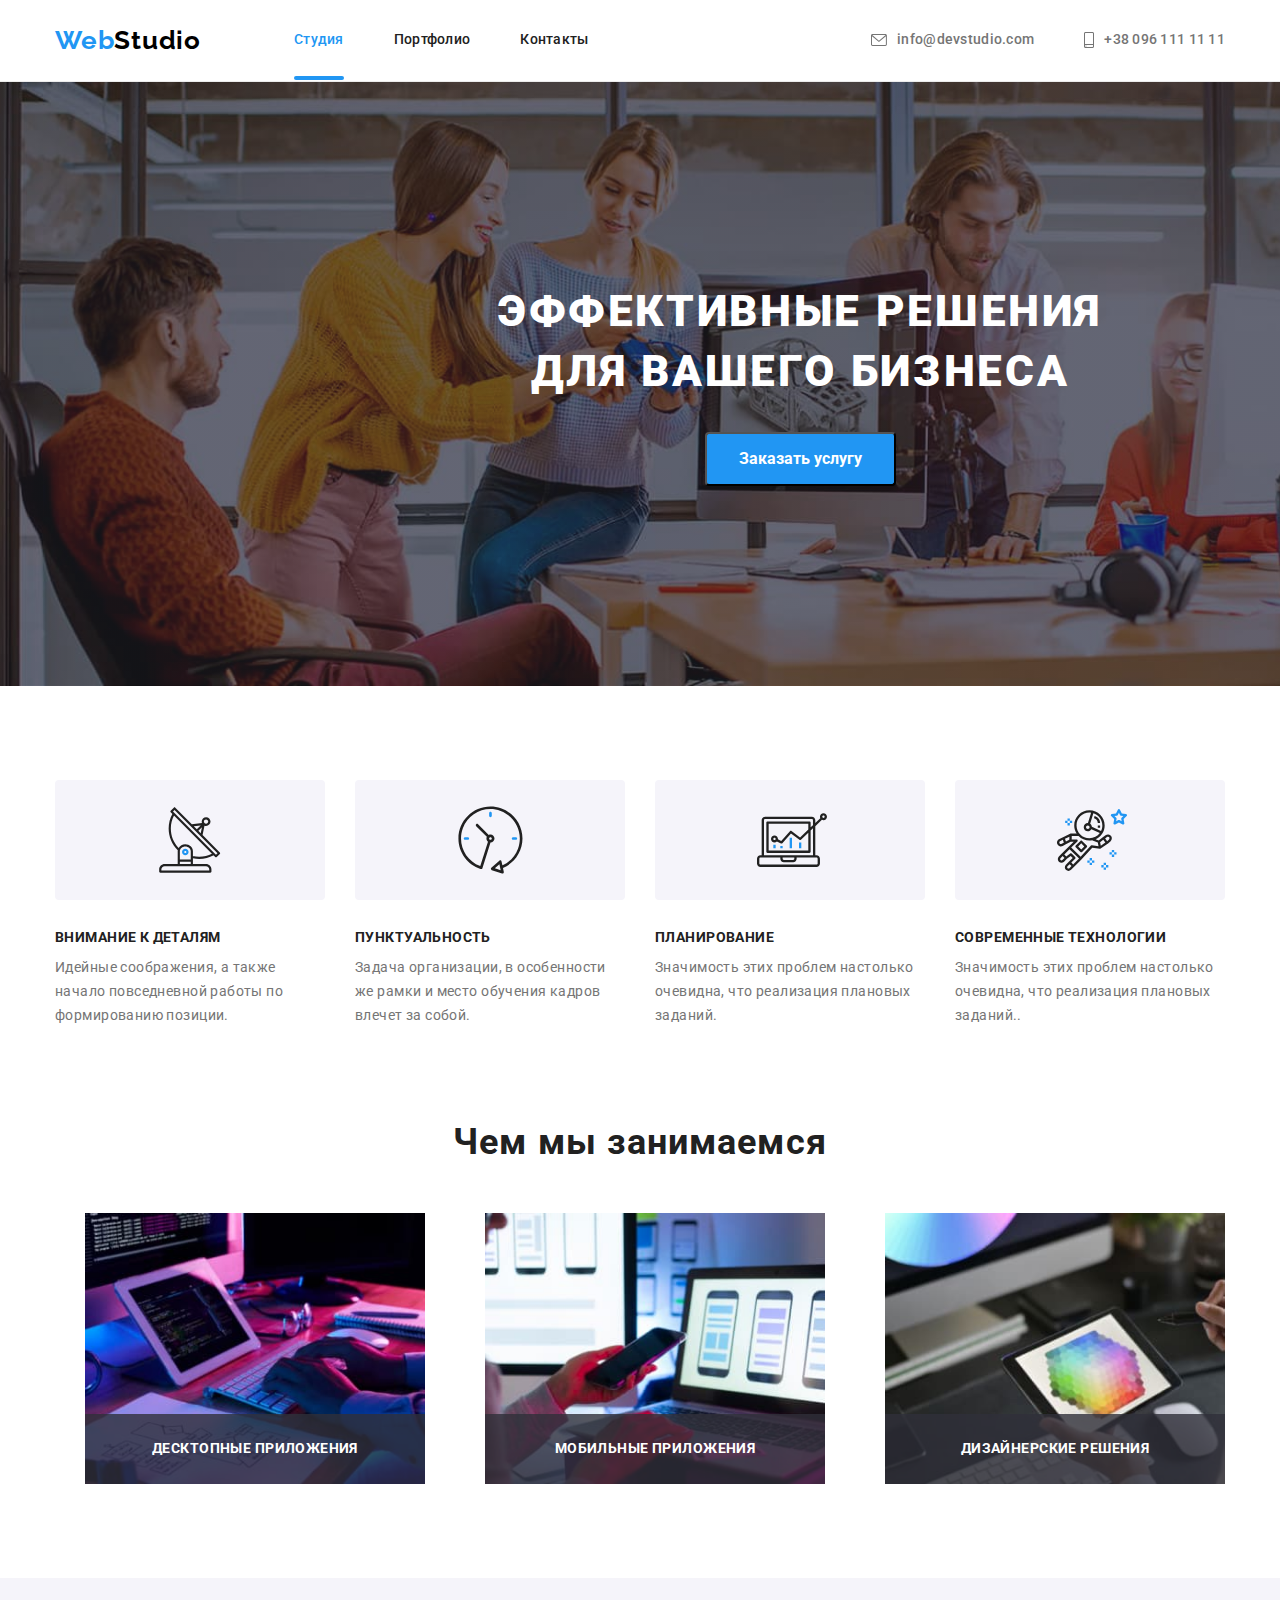
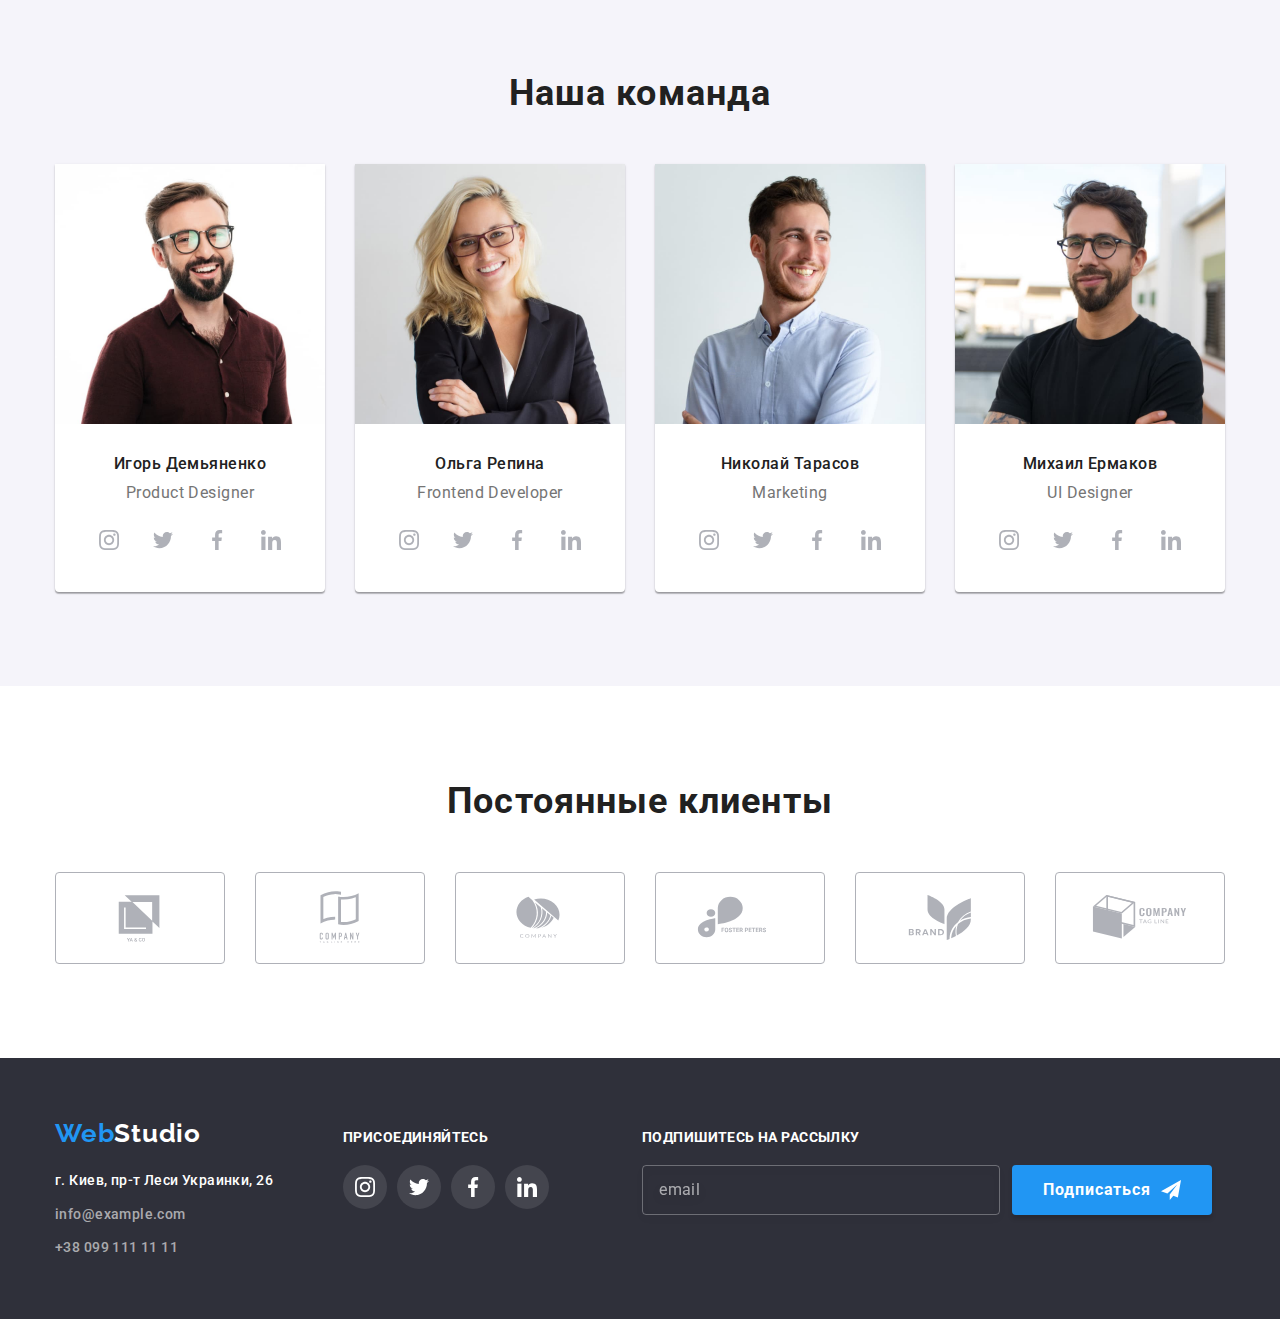
==== index.html @ 9760b13b "1" ====
<!DOCTYPE html>
<html lang="ru">
<head>
    <meta charset="UTF-8">
    <meta http-equiv="X-UA-Compatible" content="IE=edge">
    <meta name="viewport" content="width=device-width, initial-scale=1.0">
    <title>Document</title>
    <link rel="preconnect" href="https://fonts.googleapis.com">
    <link rel="preconnect" href="https://fonts.gstatic.com" crossorigin>
    <link href="https://fonts.googleapis.com/css2?family=Raleway:wght@700&family=Roboto:wght@400;500;700;900&display=swap" rel="stylesheet">
    <link rel="stylesheet" href="https://cdnjs.cloudflare.com/ajax/libs/modern-normalize/1.1.0/modern-normalize.min.css">
    <link rel="stylesheet" href="./css/style.css">
</head>
<body>
                            <!--Header-->
    <header class="header">
        <div class="container header-container">
        <nav class="nav">
                <a class="logo" lang="en" href="/">Web<span>Studio</span> </a>
            
                <ul class="nav-list">
                    <li class="nav-list-item">
                        <a class="nav-list-link current" href="">Студия</a>
                    </li>
                    <li class="nav-list-item" >
                        <a class="nav-list-link" href="./portfolio.html">Портфолио</a>
                    </li>
                    <li class="nav-list-item">
                        
                        <a class="nav-list-link" href="">Контакты</a>
                      </li>       
                 </ul>       
                   
                
                </nav>
                
                <ul class="nav-list-auth" lang="en">
            <li class="header-contacts">
               
                <a class="header-contacts" href="mailto:info@devstudio.com" >
                    <svg class="nav-icon" width="16" height="12">
                        <use  href="./images/symbol-defs.svg#icon-envelope-1" ></use>
                        </svg>info@devstudio.com</a> 
                           
                    </li>    
                    
            
            <li>
                <a class="header-contacts" href="tel:+380961111111">
                    <svg class="nav-icon-tell" width="10" height="16">
                        <use href="./images/symbol-defs.svg#icon-smartphone" ></use>
                    </svg>+38 096 111 11 11</a>
            </li>
          </ul>  
            </div>
        
        </header>
                         <!--Hero-->
     <main>                      
    <section class="hero">
        <h1 class="hero-title">Эффективные решения<br> для вашего бизнеса</h1>
        <button class="hero-button" type="button" data-modal-open>Заказать услугу</button>
        
    </section>
                            <!--Advantages-->
    <section class="advantages">
    <div class="container advanatges">
        <ul class="advantages-main">
            <li class="advantages-list">
                <div class="container-icons">
                    <svg class="advantage-icon" width="65.32" height="70">
                        <use href="./images/symbol-defs.svg#icon-antenna-1" ></use>
                    </svg>
                </div>
                <h3 class="advantages-item">Внимание к деталям</h3>
                <p class="advantages-text">
                    Идейные соображения, а также начало повседневной работы по формированию позиции.
                </p> 
            </li>
            <li class="advantages-list">
                <div class="container-icons">
                    <svg class="advantage-icon" width="66.96" height="70">
                        <use href="./images/symbol-defs.svg#icon-clock-1" ></use>
                    </svg>
                </div>
                <h3 class="advantages-item">Пунктуальность</h3>
                <p class="advantages-text">
                    Задача организации, в особенности же рамки и место обучения кадров влечет за собой.
                </p>
            </li>
            <li class="advantages-list">
                <div class="container-icons">
                    <svg class="advantage-icon" width="70" height="70">
                        <use href="./images/symbol-defs.svg#icon-diagram-1" ></use>
                    </svg>
                </div>
                <h3 class="advantages-item">Планирование</h3>
                <p class="advantages-text">
                    Значимость этих проблем настолько очевидна, что реализация плановых заданий.
                </p>
            </li>
            <li class="advantages-list">
                <div class="container-icons">
                    <svg class="advantage-icon" width="70" height="70">
                        <use href="./images/symbol-defs.svg#icon-astronaut-1" ></use>
                    </svg>
                </div>
                <h3 class="advantages-item">Современные технологии</h3>
                <p class="advantages-text">
                    Значимость этих проблем настолько очевидна, что реализация плановых заданий..
                </p>
            </li>
        </ul>
    </div>
    </section>
                            <!-- Specialization -->
    <section class="specialization">
        
        <div class="container"> 
            <h2 class="specialization-name">Чем мы занимаемся</h2>
        <ul class="specialization-art">
            
            <li class="specialization-list">
                <div class="item-monoblock">
                <img src="./images/img.jpg" alt="вводит код на клавиатуре" width="370" height="294">
            <p class="monoblock-text">Десктопные приложения</p>    
               </div>
               </li>
            
            <li class="specialization-list">
                <div class="item-monoblock">
                <img src="./images/img1.jpg" alt="синхронизирует с телефоном" width="370" height="294"> 
            <p class="monoblock-text">Мобильные приложения</p>
         </div>
       </li>
             <li class="specialization-list">
            <div class="item-monoblock">
            
                <img src="./images/img2.jpg" alt="стилизирует на планшете" width="370" height="294">
            <p class="monoblock-text">Дизайнерские решения</p>
            </div>
            </li>
        </ul>
        </div>
    </section>
    
    
              <!--Team-->
    <section class="team">
        
        <div class="container crew">
          <h2 class="team-title">Наша команда</h2>  
      <ul class="team-item">
         <li class="team-list">
             
                <img class="team-photo" src="./images/photo.jpg" alt="фото-1" width="270" height="260">
                <div class="container-team">
                    <h3 class="team-member">Игорь Демьяненко</h3>
                <p class="team-specific" lang="en">Product Designer</p>
                <ul class="social-list">
                    <li class="social-list-item">
                        <a class="social-link" href="">
                            <svg class="social-link-icon">
                                <use class="social-inst" href="./images/symbol-defs.svg#icon-instagram" width="20" height="20"> </use>

                               
                            </svg>
                        </a>
                    </li>
                
                
                    <li class="social-list-item">
                        <a class="social-link" href="">
                            <svg class="social-link-icon" width="20" height="20">
                                <use href="./images/symbol-defs.svg#icon-twitter"  > </use>
                
                
                            </svg>
                        </a>
                    </li>
                
                    <li class="social-list-item">
                        <a class="social-link" href="">
                            <svg class="social-link-icon" width="20" height="20">
                                <use href="./images/symbol-defs.svg#icon-facebook"  > </use>
                
                
                            </svg>
                        </a>
                    </li>
                
                    <li class="social-list-item">
                        <a class="social-link" href="">
                            <svg class="social-link-icon" width="20" height="20">
                                <use href="./images/symbol-defs.svg#icon-linkedin"  > </use>
                
                
                            </svg>
                        </a>
                    </li>
                </ul>
                </div>
         </li>       
          <li class="team-list">
             
                <img class="team-photo" src="./images/photo1.jpg" alt="фото-2" width="270" height="260">
                <div class="container-team">
                    <h3 class="team-member">Ольга Репина</h3>
                <p class="team-specific" lang="en">Frontend Developer</p>
                <ul class="social-list">
                    <li class="social-list-item">
                        <a class="social-link" href="">
                            <svg class="social-link-icon" width="20" height="20">
                                <use class="social-inst" href="./images/symbol-defs.svg#icon-instagram" > </use>
                
                
                            </svg>
                        </a>
                    </li>
                
                
                    <li class="social-list-item">
                        <a class="social-link" href="">
                            <svg class="social-link-icon" width="20" height="20">
                                <use href="./images/symbol-defs.svg#icon-twitter" > </use>
                
                
                            </svg>
                        </a>
                    </li>
                
                    <li class="social-list-item">
                        <a class="social-link" href="">
                            <svg class="social-link-icon" width="20" height="20">
                                <use href="./images/symbol-defs.svg#icon-facebook" > </use>
                
                
                            </svg>
                        </a>
                    </li>
                
                    <li class="social-list-item"> 
                        <a class="social-link" href="">
                            <svg class="social-link-icon" width="20" height="20">
                                <use href="./images/symbol-defs.svg#icon-linkedin" > </use>
                
                
                            </svg>
                        </a>
                    </li>
                </ul>
            </div>
          </li>
         <li class="team-list">
             
                <img class="team-photo" src="./images/photo2.jpg" alt="фото-3" width="270" height="260">
                <div class="container-team">
                  <h3 class="team-member">Николай Тарасов</h3>
                <p class="team-specific" lang="en">Marketing</p>  
                    <ul class="social-list">
                        <li class="social-list-item">
                            <a class="social-link" href="">
                                <svg class="social-link-icon" width="20" height="20">
                                    <use class="social-inst" href="./images/symbol-defs.svg#icon-instagram" > </use>
                    
                    
                                </svg>
                            </a>
                        </li>
                    
                    
                        <li class="social-list-item">
                            <a class="social-link" href="">
                                <svg class="social-link-icon" width="20" height="20">
                                    <use href="./images/symbol-defs.svg#icon-twitter" > </use>
                    
                    
                                </svg>
                            </a>
                        </li>
                    
                        <li class="social-list-item">
                            <a class="social-link" href="">
                                <svg class="social-link-icon" width="20" height="20">
                                    <use href="./images/symbol-defs.svg#icon-facebook" > </use>
                    
                    
                                </svg>
                            </a>
                        </li>
                    
                        <li class="social-list-item">
                            <a class="social-link" href="">
                                <svg class="social-link-icon" width="20" height="20">
                                    <use href="./images/symbol-defs.svg#icon-linkedin" > </use>
                    
                    
                                </svg>
                            </a>
                        </li>
                    </ul>
            </div>
           </li>
         <li class="team-list">
             
              <img class="team-photo" src="./images/photo3.jpg" alt="фото-4" width="270" height="260">
            <div class="container-team">
               <h3 class="team-member">Михаил Ермаков</h3>
                <p class="team-specific" lang="en">UI Designer</p> 
                <ul class="social-list">
                    <li class="social-list-item">
                        <a class="social-link" href="">
                            <svg class="social-link-icon" width="20" height="20">
                                <use class="social-inst" href="./images/symbol-defs.svg#icon-instagram" > </use>
                
                
                            </svg>
                        </a>
                    </li>
                
                
                    <li class="social-list-item">
                        <a class="social-link" href="">
                            <svg class="social-link-icon" width="20" height="20">
                                <use href="./images/symbol-defs.svg#icon-twitter" > </use>
                
                
                            </svg>
                        </a>
                    </li>
                
                    <li class="social-list-item">
                        <a class="social-link" href="">
                            <svg class="social-link-icon" width="20" height="20">
                                <use href="./images/symbol-defs.svg#icon-facebook" > </use>
                
                
                            </svg>
                        </a>
                    </li>
                
                    <li class="social-list-item">
                        <a class="social-link" href="">
                            <svg class="social-link-icon" width="20" height="20">
                                <use href="./images/symbol-defs.svg#icon-linkedin" > </use>
                
                
                            </svg>
                        </a>
                    </li>
                </ul>
         </div>
        </ul>
     </div>
        </section>                
                         <!-- Customers -->
    <section class="Customers">
        <div class="container-customers">
            <h2 class="customers-title">Постоянные клиенты</h2>
            <ul class="customers-list">
                <li class="customers-link">
                    <a class="customers-icon" href="">
                    <svg class="customers-logo" width="106" height="60" >
                        <use href="./images/symbol-defs.svg#icon-Logo" >

                        </use>
                    </svg>
                    </a>
                </li>
                <li class="customers-link">
                    <a class="customers-icon" href="">
                       <svg class="customers-logo" width="106" height="60">
                        <use href="./images/symbol-defs.svg#icon-Logo-1"
                        >

                        </use>
                    </svg> 
                    </a>
                    
                </li>
                <li class="customers-link">
                    <a class="customers-icon" href="">
                       <svg class="customers-logo" width="106" height="60">
                        <use href="./images/symbol-defs.svg#icon-Logo-2"
                        >

                        </use>
                    </svg> 
                    </a>
                    
                </li>
                <li class="customers-link">
                    <a class="customers-icon" href="">
                      <svg class="customers-logo" width="106" height="60">
                        <use href="./images/symbol-defs.svg#icon-Logo-3"
                        >

                        </use>
                    </svg>  
                    </a>
                    
                </li>
                <li class="customers-link">
                    <a class="customers-icon" href="">
                       <svg class="customers-logo" width="106" height="60">
                        <use href="./images/symbol-defs.svg#icon-Logo-4"
                        >

                        </use>
                    </svg> 
                    </a>
                    
                </li>
                <li class="customers-link">
                    <a class="customers-icon" href="">
                      <svg class="customers-logo" width="106" height="60">
                        <use href="./images/symbol-defs.svg#icon-Logo-5"
                        >
                            
                        </use>
                    </svg>  
                    </a>
                    
                </li>
            </ul>
        </div>
    </section>
</main>    
                        
                        <!--Footer--> 
    <footer class="footer">
        <div class="container-footer">
            <div class="container-adress">
               <a class="footer-logo" lang="en" href="/">Web<span class="footer-logo-color">Studio</span></a>
        <address>
            <p class="footer-adress">г. Киев, пр-т Леси Украинки, 26</p>
           
         <ul>
            <li class="footer-list">
                <a class="footer-contacts" href="mailto:info@example.com">info@example.com</a>
            </li>    
            <li class="footer-list">
                <a class="footer-contacts" href="tell:+380991111111">+38 099 111 11 11</a>
            </li>
         </ul>
        </address> 
        </div>

        <div class="container-contact-us">
            <h3 class="contats-us-title">присоединяйтесь</h3>
            <ul class="contats-us-list">
                <li class="contats-us-item">
                    <a class="contats-us-link" href="">
                        <svg class="contats-us-icon" width="20" height="20">
                            <use class="social-inst" href="./images/symbol-defs.svg#icon-instagram"> </use>
            
            
                        </svg>
                    </a>
                </li>
            
            
                <li class="contats-us-item">
                    <a class="contats-us-link" href="">
                        <svg class="contats-us-icon" width="20" height="20">
                            <use href="./images/symbol-defs.svg#icon-twitter"> </use>
            
            
                        </svg>
                    </a>
                </li>
            
                <li class="contats-us-item">
                    <a class="contats-us-link" href="">
                        <svg class="contats-us-icon" width="20" height="20">
                            <use href="./images/symbol-defs.svg#icon-facebook"> </use>
            
            
                        </svg>
                    </a>
                </li>
            
                <li class="contats-us-item">
                    <a class="contats-us-link" href="">
                        <svg class="contats-us-icon" width="20" height="20">
                            <use href="./images/symbol-defs.svg#icon-linkedin"> </use>
            
            
                        </svg>
                    </a>
                </li>
            </ul>
        </div>
        <div class="footer-form">
            <p class="footer-form-item">Подпишитесь на рассылку</p>
            <form name="signup-form" class="footer-form-box">
                <input class="footer-form-box-input" type="email" name="email" placeholder="email">
        
                <button class="footer-form-button" type="submit">
                    Подписаться
                    <svg class="footer-social-icon" width="20" height="20">
                        <use href="./images/symbol-defs.svg#icon-send-form"></use>
                    </svg>
        
                </button>
        
            </form>
        </div>
         </div>
        </footer>    
        
    
        
    
    
    <div class="backdrop is-hidden" data-modal>
        <div class="modal">
            <button type="button" class="modal-close" data-modal-close>
                <svg class="modal-close-icon">
                    <use href="./images/symbol-defs.svg#icon-close"></use>
                </svg>
            </button>
            <p class="modal-title">Оставте свои данные, мы вам перезвоним</p>
            <form action="#" class="modal-form">
               
                    <label class="form-input-text">Имя
                        </label>
                        <div class="input-area">
                            <input type="text" name="user-name" class="modal-form-input" required />
                            <svg class="input-icon" width="18" height="18">
                                <use href="./images/symbol-defs.svg#icon-person-form"></use>
                            </svg>
                        </div>
                    
                
                
                    <label class="form-input-text">Телефон
                        </label>
                        <div class="input-area">
            
                            <input type="tel" name="user-tel" class="modal-form-input" required />
                            <svg class="input-icon" width="18" height="18">
                                <use href="./images/symbol-defs.svg#icon-phone-form"></use>
                            </svg>
                        </div>
            
                    
                
                    <label class="form-input-text">
                        Почта </label>
                        <div class="input-area">
                            <input type="email" name="user-email" class="modal-form-input" required />
                            <svg class="input-icon" width="18" height="18">
                                <use href="./images/symbol-defs.svg#icon-email-form"></use>
                            </svg>
            
                            </div>
            
                    
                
                    <label class="form-input-text">Комментарий
                        <textarea class="modal-form-textarea"  placeholder="Введите текст"></textarea>
                    </label>
                
                <div class="modal-box checkbox-policy">
                    <input type="checkbox" name="policy" id="policy" class="modal-check visually-hidden" />
                    <label for="policy" class="check-text">
                        <span class="check-item">
                            <svg class="check-icon" width="16" height="15">
                                <use href="./images/symbol-defs.svg#icon-icon-check"></use>
                            </svg>
                        </span>
                       Соглашаюсь с рассылкой и принимаю&nbsp;
                        <a href="" class="modal-check-link">Условия договора</a>
                    </label>
            
                </div>
            
                <button type="submit" class="modal-btn">
            
                    Отправить</button>
            </form>
        
            </div>
        </div>
    
    <script src="./js/modal.js"></script>
    
</body>
</html>
---- css/style.css ----
:root {
  --main-text-color: #757575;
  --secondary-text-color: #212121;
  --main-hover-color: #2196f3;
  --secondary-background-color: #2f303a;
  --team-bg-color: #f5f4fa;
  --portfolio-img-border: #eeeeee;
  --header-border-color: #ececec;
}
ul {
  list-style: none;
  padding: 0;
  margin: 0;
}

a {
  text-decoration: none;
}
body {
  color: var(--main-text-color);
  background-color: #ffffff;
}
body {
  font-family: "Roboto", sans-serif;

  font-weight: 500;
  font-size: 14px;
  line-height: 1.14;
  letter-spacing: 0.02em;
  color: var(--secondary-text-color);
}
div {
  display: block;
}

img {
  display: block;
  max-width: 100%;
  height: auto;
}

h1,
h2,
h3,
h4,
h5,
h6,
p {
  margin: 0;
  padding: 0;
}

.container {
  margin-left: auto;
  margin-right: auto;

  padding: 0 15px;

  width: 1200px;
}



/* index styling */
/* head */

.header {
  border-bottom: 1px solid #ececec;
  padding-top: 25px;
  padding-bottom: 25px;
}

.logo {
  font-family: "Raleway", sans-serif;

  font-weight: bold;
  font-size: 26px;
  line-height: 1.19;
  letter-spacing: 0.03em;
  color: #2196f3;
}
span {
  color: black;
}
.nav-list-link {
  position: relative;
  font-weight: 500;
  font-size: 14px;
  line-height: 1.14;
  letter-spacing: 0.02em;
  color: var(--secondary-text-color);
  transition: var(--main-hover-color);
  position: relative;
  transition: color 250ms cubic-bezier(0.4, 0, 0.2, 1);
}

.nav-list-link.current::after {
content: "";
width: 100%;
height: 4px;
border-radius: 2px;
background-color: var(--main-hover-color);
position: absolute;
display: block;
bottom: -32.3px;
}


.nav-list-link:hover,
:focus {
  color: var(--main-hover-color);
 
}

.header-container {
  display: flex;
  align-items: center;
}

.nav-icon {
  width: 16px;
  height: 12px;
  margin-right: 10px;
  fill: currentColor;
}

.nav-icon-tell {
  width: 10px;
  height: 16px;
  margin-right: 10px;
  fill: currentColor;
}

.header-contacts {
  display: flex;
  align-items: center;
  font-weight: 500;
  font-size: 14px;
  line-height: 1.14;
  letter-spacing: 0.02em;

  color: var(--main-text-color);
  transition: var(--main-hover-color);
  position: relative;
  transition: color 250ms cubic-bezier(0.4, 0, 0.2, 1);
}
.header-contacts:hover,
:focus {
  color: var(--main-hover-color);
 
}

.nav-list-item {
  display: block;
}
.nav-list-auth {
  display: flex;
  align-items: center;
  margin-left: auto;
}

.logo {
  margin-right: 93px;
}
.nav-list .nav-list-link.current {
  color: #2196f3;
}
.nav-list {
  display: flex;
}

.nav {
  display: flex;
  align-items: center;
}

.nav-list .nav-list-item + .nav-list-item {
  margin-left: 50px;
}

.header-contacts:not(:last-child) {
  margin-right: 50px;
}


/*  Hero  */



.hero {
  background-color: #2f303a;
  background-image: linear-gradient(
      rgba(47, 48, 58, 0.4),
      rgba(47, 48, 58, 0.4)
    ),
    url(../images/Preview.jpg);
  background-repeat: no-repeat;
  background-position: center;
  background-size: cover;
  margin: 0px auto;
  text-align: center;
  padding: 200px 0;
  width: 1600px;
}

.hero-title {
  margin-top: 0;
  margin-bottom: 30px;
  text-align: center;
  font-weight: 900;
  font-size: 44px;
  line-height: 1.36;
  letter-spacing: 0.06em;
  text-transform: uppercase;
  color: #ffffff;
}

.hero-button {
  cursor: pointer;
  padding: 10px 32px;
  display: inline-block;
  background: #2196f3;
  box-shadow: 0px 4px 4px rgba(0, 0, 0, 0.15);
  border-radius: 4px;
  font-family: inherit;
  font-weight: bold;
  font-size: 16px;
  line-height: 1.88;
  color: #ffffff;
  transition: background-color 250ms cubic-bezier(0.4, 0, 0.2, 1);
  
}

.hero-button:hover {
  background: #188ce8;
  box-shadow: 0px 4px 4px rgba(0, 0, 0, 0.15);
  border-radius: 4px;
  
}
.hero-button:focus {
  background: #188ce8;
  box-shadow: 0px 4px 4px rgba(0, 0, 0, 0.15);
  border-radius: 4px;
  
}
/* advantages */
.advantages {
  padding-top: 94px;
}

.advantages-main {
  display: flex;
}
.advantages-list {
  width: 270px;
}
.advantages-main {
  justify-content: space-between;
}

.advantages-item {
  margin-bottom: 10px;
  font-weight: bold;
  font-size: 14px;
  line-height: 1.14;
  letter-spacing: 0.03em;
  text-transform: uppercase;
  color: var(--secondary-text-color);
}
.advantages-text {
  font-weight: normal;
  font-size: 14px;
  line-height: 1.71;
  letter-spacing: 0.03em;
  color: var(--main-text-color);
}

.container-icons {
  padding: 25px 102.34px;
  margin-bottom: 30px;
  width: 270px;
  height: 120px;
  left: 215px;
  top: 774px;

  background: #f5f4fa;
  border-radius: 4px;
}
.advantage-icon {
  max-width: 80px;
  max-height: 80px;
  border-radius: 4px;
}
/* Specialization */

.specialization {
  padding-top: 94px;
  padding-bottom: 94px;
  font-weight: bold;
  font-size: 36px;
  line-height: 1.17;

  letter-spacing: 0.03em;
  color: var(--secondary-text-color);
}

.specialization-name {
  font-weight: bold;
  font-size: 36px;
  line-height: 42px;
  text-align: center;
  letter-spacing: 0.03em;

  color: #212121;
  margin-bottom: 50px;
}
.specialization-list {
  margin-top: 0;
  display: block;
  
}
.specialization-list + .specialization-list {
  margin-left: 30px;
}

.specialization-art {
  display: flex;
    
}

.item-monoblock {
  position: relative;
  margin-left: 30px;
}
.monoblock-text {
  display: flex;
  align-items: center;
  justify-content: center;
  position: absolute;
  background-color: rgba(47, 48, 58, 0.8);
  bottom: 0;
  width: 100%;
  height: 70px;
  font-weight: bold;
  font-size: 14px;
  line-height: 1.14;
  text-align: center;
  letter-spacing: 0.03em;
  text-transform: uppercase;
  color: #ffffff;
}
/* Team */

.team-item {
  display: block;
  display: flex;
}

.team-list + .team-list {
  margin-left: 30px;
}
.team-title {
  text-align: center;
  font-weight: bold;
  font-size: 36px;
  line-height: 1.17;

  letter-spacing: 0.03em;

  color: var(--secondary-text-color);
}
.team-member {
  margin-bottom: 10px;
  text-align: center;
  font-weight: 500;
  font-size: 16px;
  line-height: 1.19;
  letter-spacing: 0.03em;
  color: var(--secondary-text-color);
}
.team-specific {
  margin-bottom: 16px;
  margin-top: 0;
  text-align: center;
  font-weight: normal;
  font-size: 16px;
  line-height: 1.19;
  letter-spacing: 0.03em;

  color: var(--main-text-color);
}

.container-team {
  padding-top: 30px;
  padding-bottom: 30px;
}
.team {
  background-color: var(--team-bg-color);
  padding-bottom: 94px;
  padding-top: 94px;
}
.team-title {
  margin-bottom: 50px;
}
.team-photo {
  margin-top: 0;
}
.team-list {
  width: 270px;

  background: #ffffff;

  box-shadow: 0px 1px 3px rgba(0, 0, 0, 0.12), 0px 1px 1px rgba(0, 0, 0, 0.14),
    0px 2px 1px rgba(0, 0, 0, 0.2);
  border-radius: 0px 0px 4px 4px;
}

.social-list {
  display: flex;
  justify-content: center;
 } 
  
.social-list-item:not(:last-child) {
  margin-right: 10px;
}

.social-link {
  display: flex;
  padding: 12px;
  width: 44px;
  height: 44px;
  background-color: transparent;
  border-radius: 50%;
  fill: #afb1b8;
  transition: background-color 250ms cubic-bezier(0.4, 0, 0.2, 1),
  fill 250ms cubic-bezier(0.4, 0, 0.2, 1) ;
}
.social-link:hover,
.social-link:focus {
  background: var(--main-hover-color);
  fill: #ffffff;
  
}

.container-customers {
  padding-top: 94px;
  padding-bottom: 94px;
  margin-left: auto;
  margin-right: auto;

  width: 1200px;
}

.customers-title {
  font-weight: bold;
  font-size: 36px;
  line-height: 42px;
  text-align: center;
  letter-spacing: 0.03em;
  color: #212121;
  margin-bottom: 50px;
}
.customers-list {
  display: flex;
  justify-content: center;
}
.customers-icon {
  width: 100%;
  height: 100%;
  display: flex;
  align-items: center;
  justify-content: center;
   border: 1px solid #afb1b8;
  
  border-radius: 4px;
}
 .customers-link {
   width: 170px;
   height: 92px;
   
 }

.customers-link:not(:last-child) {
  margin-right: 30px;
}

.customers-icon {
  fill: #afb1b8;
  transition: fill 250ms cubic-bezier(0.4, 0, 0.2, 1),
  border 250ms cubic-bezier(0.4, 0, 0.2, 1);
}
.customers-icon:focus,
.customers-icon:hover {
  fill: var(--main-hover-color);
  border: 1px solid var(--main-hover-color);
  
}  
  







/* footer */

.footer {
  display: flex;
}

.container-footer {
  display: flex;
  align-items: baseline;
  margin-left: auto;
  margin-right: auto;

  padding: 0 15px;

  width: 1200px;
}

.container-contact-us {
  
  margin-left: 70px;
  
}
.contats-us-title{
  margin-bottom: 20px;
  
font-weight: bold;
font-size: 14px;
line-height: 16px;
letter-spacing: 0.03em;
text-transform: uppercase;

color: #FFFFFF;
}




.contats-us-link{
  display: flex;
  width: 44px;
  height: 44px;
  padding: 12px;
  background-color: rgba(255, 255, 255, 0.1);
  border-radius: 50%;
  fill: #FFFFFF;
  transition: background-color 250ms cubic-bezier(0.4, 0, 0.2, 1),
  fill 250ms cubic-bezier(0.4, 0, 0.2, 1);
}
.contats-us-link:hover,
.contats-us-link:focus {
  background-color: var(--main-hover-color);
  fill: #FFFFFF;
  
}

.contats-us-item:not(:last-child) {
  margin-right: 10px;
}
.contats-us-list {
  display: flex;
  align-items: center;
  justify-content: space-between;
 }
 
/* .contats-us-link:not(:last-child) {
  margin-right: 10px;
}   */

.footer-logo {
  font-family: "Raleway", sans-serif;
  font-style: normal;
  font-weight: bold;
  font-size: 26px;
  line-height: 1.19;

  letter-spacing: 0.03em;

  color: var(--main-hover-color);
}
.footer-logo-color {
  color: #ffffff;
}
.footer-adress {
  font-style: normal;
  font-size: 14px;
  line-height: 1.71;
  letter-spacing: 0.03em;
  color: #ffffff;
}
.footer-contacts {
  display: inline-block;
  font-style: normal;
}
.footer-list:not(:last-child) {
  margin-bottom: 9px;
}

.footer-contacts {
  font-family: inherit;
  font-style: normal;

  font-size: 14px;
  line-height: 24px;
  letter-spacing: 0.03em;
  color: rgba(255, 255, 255, 0.6);
  transition: color 250ms cubic-bezier(0.4, 0, 0.2, 1);
}

.footer {
  margin-top: 0;
  margin-bottom: 0;
  padding-top: 60px;
  padding-bottom: 60px;
}
.footer-logo {
  padding: auto;
  display: inline-block;

  margin-bottom: 20px;
}
.footer-adress {
  margin-bottom: 9px;
}
.footer-contacts:focus {
  color: var(--main-hover-color);
  
}
.footer-contacts:hover {
  color: var(--main-hover-color);
  
}
footer {
  background-color: var(--secondary-background-color);
}

/* Footer Form Styling */
.footer-form {
  margin-left: 93px;
}

.footer-form-item {
  font-weight: bold;
  font-size: 14px;
  line-height: 16px;
  letter-spacing: 0.03em;
  text-transform: uppercase;
  color: #ffffff;
  margin-bottom: 20px;
  
}

.footer-social-icon {
  margin-left: 10px;
}

.footer-form-button {
  background: #2196F3;
  font-weight: bold;
  font-size: 16px;
  line-height: 1.87;
  text-align: center;
  letter-spacing: 0.06em;
  color: #FFFFFF;
  width: 200px;
  height: 50px;
  box-shadow: 0px 4px 4px rgba(0, 0, 0, 0.15);
  border-radius: 4px;
  border: none;
  display: flex;
  align-items: center;
  justify-content: center;
  cursor: pointer;
  transition: background-color 250ms cubic-bezier(0.4, 0, 0.2, 1);
}

.footer-form-button:hover,
.footer-form-button:focus {
  background-color: #188ce8;
  transition: background-color 250ms cubic-bezier(0.4, 0, 0.2, 1);
}


.footer-form-box {
  display: flex;
 
}


.footer-form-box-input {
  border: 1px solid rgba(255, 255, 255, 0.3);
  filter: drop-shadow(0px 4px 4px rgba(0, 0, 0, 0.15));
  border-radius: 4px;
  width: 358px;
  height: 50px;
  background-color: transparent;
  padding: 0 16px;
  margin-right: 12px;
  color: #ffffff;
  outline: none;
}

.footer-form-box-input::placeholder {
  font-size: 16px;
  line-height: 20px;
  display: flex;
  align-items: center;
  letter-spacing: 0.03em;
  color: rgba(255, 255, 255, 0.6);
}

/* Portfolio styling */

.presenatation {
  padding-top: 94px;
  padding-bottom: 94px;
}
.portfolio {
  display: flex;
  justify-content: center;

  margin-bottom: 50px;
}

.portfolio-nav-list {
  padding: 6px 22px;

  cursor: pointer;
  font-family: inherit;

  color: var(--secondary-text-color);
  background: var(--team-bg-color);
  border-radius: 4px;
  border: none;
  font-weight: 500;
  font-size: 16px;
  line-height: 1.62;
  letter-spacing: 0.03em;
  transition: color 250ms cubic-bezier(0.4, 0, 0.2, 1), 
  background-color 250ms cubic-bezier(0.4, 0, 0.2, 1), 
  box-shadow 250ms cubic-bezier(0.4, 0, 0.2, 1) ;
}

.portfolio-nav:not(:last-child) {
  margin-right: 8px;
}

.portfolio-nav-list:hover {
  background: var(--main-hover-color);
  color: #ffffff;
  box-shadow: 0px 3px 1px rgba(0, 0, 0, 0.1), 0px 1px 2px rgba(0, 0, 0, 0.08), 0px 2px 2px rgba(0, 0, 0, 0.12);
  
}
.portfolio-nav-list:focus {
  background: var(--main-hover-color);
  color: #ffffff;
  box-shadow: 0px 3px 1px rgba(0, 0, 0, 0.1), 0px 1px 2px rgba(0, 0, 0, 0.08), 0px 2px 2px rgba(0, 0, 0, 0.12);
  
}
.portfolio-img-list {
  width: 370px;

  background: #ffffff;
  /* border: 1px solid var(--portfolio-img-border);
        box-sizing: border-box; */
}
.portfolio-link {
  display: block;
  transition: box-shadow 250ms cubic-bezier(0.4, 0, 0.2, 1);
}

.portfolio-link:hover,
.portfolio-link:focus {
  box-shadow: 0px 1px 1px rgba(0, 0, 0, 0.12), 0px 4px 4px rgba(0, 0, 0, 0.06), 1px 4px 6px rgba(0, 0, 0, 0.16);
  
}

.portfolio-img {
  display: flex;
  flex-wrap: wrap;
}

.portfolio-img-list {
  margin-right: 30px;
  margin-bottom: 30px;
}



.portfolio-img-list:nth-child(3n) {
  margin-right: 0;
}

.portfolio-img-list:nth-last-child(-n + 3) {
  margin-bottom: 0;
}

.portfolio-img-name {
  margin-bottom: 4px;

  font-weight: bold;
  font-size: 18px;
  line-height: 2;
  letter-spacing: 0.06em;
  color: #212121;
}
.portfolio-img-describe {
  font-size: 16px;
  line-height: 1.85;
  letter-spacing: 0.03em;
  color: var(--main-text-color);
}

.portfolio-description {
  padding: 20px 24px 20px 24px;
  border-bottom: 1px solid var(--portfolio-img-border);
  border-left: 1px solid var(--portfolio-img-border);
  border-right: 1px solid var(--portfolio-img-border);
}

.portfolio-link-wrap {
  position: relative;
  overflow: hidden;
}

.portfolio-top-text {
  position: absolute;
  top: 0;
  left: 0;
  background-color: rgba(33, 150, 243, 0.9);
  padding: 63px 24px;
  font-size: 18px;
  line-height: 1.55;
  letter-spacing: 0.03em;
  color: #ffffff;
  height: 100%;
  overflow: auto;
  transform: translateY(100%);
  transition: transform 250ms cubic-bezier(0.4, 0, 0.2, 1);
  }
  

  .portfolio-link:hover .portfolio-top-text,
  .portfolio-link:focus .portfolio-top-text {
    transform: translateY(0);
    /* transition: transform 250ms cubic-bezier(0.4, 0, 0.2, 1); */
  }
  
  /* Modal */
  .backdrop {
    width: 100vw;
    height: 100vh;
    background-color: rgba(0, 0, 0, 0.1);
    position: fixed;
    top: 0;
    transition: opacity 250ms, visibility 250ms;
  }
  
  .backdrop.is-hidden .modal {
    transform: translate(-50%, -50%);
  }
  
  .modal {
    width: 528px;
    height: 581px;
    border-radius: 4px;
    background-color: #ffffff;
    box-shadow: 0px 1px 3px rgba(0, 0, 0, 0.12), 0px 1px 1px rgba(0, 0, 0, 0.14),
      0px 2px 1px rgba(0, 0, 0, 0.2);
    padding: 40px 41px;
    position: absolute;
    top: 50%;
    left: 50%;
    animation: animateX30 3000ms infinite 1000ms;
    transform: translate(-50%, -50%);
  }
  
  .modal-close {
    width: 30px;
    height: 30px;
    background-color: transparent;
    border-radius: 50%;
    border: 1px solid rgba(0, 0, 0, 0.1);
    position: absolute;
    top: 10px;
    right: 10px;
    display: flex;
    align-items: center;
    justify-content: center;
    cursor: pointer;
  }
  .modal-close:hover,
  .modal-close:focus {
    fill: var(--main-hover-color);
    transition: fill 250ms cubic-bezier(0.4, 0, 0.2, 1);
  }
  
  
  .modal-close-icon {
    width: 18px;
    height: 18px;
    transition: fill 250ms cubic-bezier(0.4, 0, 0.2, 1);
  }
  
  .is-hidden {
    visibility: hidden;
    opacity: 0;
    pointer-events: none;
  }

  .modal-title {
    font-size: 20px;
    font-weight: bold;
    line-height: 1.15;
    text-align: center;
    letter-spacing: 0.03em;
    color: #212121;
    margin-bottom: 12px;
  }
  
  .modal-form-input {
    
    width: 100%;
    height: 40px;
    border: 1px solid rgba(33, 33, 33, 0.2);
    border-radius: 4px;
    padding-left: 42px;
    padding-right: 42px;
    outline: none;
    transition: border-color 250ms cubic-bezier(0.4, 0, 0.2, 1);
  }
  
  .modal-form-input:focus {
    border-color: var(--main-hover-color);
  }
  
  .modal-form-input:focus+.input-icon {
    fill: var(--main-hover-color);
    transition: fill 250ms cubic-bezier(0.4, 0, 0.2, 1);
  }
  
  .modal-form-textarea::placeholder {
    font-weight: normal;
    font-size: 12px;
    line-height: 1.16;
    letter-spacing: 0.01em;
    
    color: rgba(117, 117, 117, 0.5);
  }
  
  .form-input-text {
    font-style: normal;
    font-weight: normal;
    font-size: 12px;
    line-height: 1.16;
    letter-spacing: 0.01em;
    color: #757575;
  }
  
  .modal-form-textarea {
    display: block;
    border: 1px solid rgba(33, 33, 33, 0.2);
    box-sizing: border-box;
    border-radius: 4px;
    width: 100%;
    height: 120px;
    padding: 12px 16px;
    resize: none;
    outline: none;
    margin-top: 28px;
    transition: border-color 250ms cubic-bezier(0.4, 0, 0.2, 1);
  }
  
  .modal-form-textarea:focus {
    border-color: var(--main-hover-color);
    
  }
  
  
  
  .modal input,
  .modal textarea {
    margin-top: 4px;
    top: 45px;
    color: #000;
  }
  
  .input-icon {
    position: absolute;
    left: 12px;
    top: 35%;
    transition: fill 250ms cubic-bezier(0.4, 0, 0.2, 1);
  }
  
  .input-area {
    position: relative;
    margin-bottom: 10px;
  }
  
  
  .checkbox-policy {
    margin-bottom: 30px;
    margin-top: 20px;
  }
  
  .check-item {
    width: 16px;
    height: 15px;
    border: 2px solid #000;
    border-radius: 2px;
    margin-right: 8px;
    display: flex;
    align-items: center;
    justify-content: center;
    transition: background-color 250ms cubic-bezier(0.4, 0, 0.2, 1);
  }
  
  .check-text {
    display: flex;
    align-items: center;
    justify-content: center;
    margin-left: 5px;
    font-size: 14px;
    line-height: 1.71;
    letter-spacing: 0.03em;
    color: #757575;
  }
  
  
  
  .modal-check:checked+.check-text .check-item {
    background-color: var(--main-hover-color);
    border: none;
    
  }

  .modal-check:focus+.check-text .check-item {
    border-color: var(--main-hover-color);
  }
  
  .modal-check-link {
    font-style: normal;
    font-weight: normal;
    display: block;
    font-size: 14px;
    line-height: 1.71;
    letter-spacing: 0.03em;
    text-decoration-line: underline;
  
    color: var(--main-hover-color);
  }
  
  .modal-btn {
    display: block;
    margin: 0 auto;
    margin-top: 30px;
    background: var(--main-hover-color);
    font-weight: bold;
    font-size: 16px;
    line-height: 1.87;
    text-align: center;
    letter-spacing: 0.06em;
    color: #FFFFFF;
    width: 200px;
    height: 50px;
    box-shadow: 0px 4px 4px rgba(0, 0, 0, 0.15);
    border-radius: 4px;
    transition: background-color 250ms cubic-bezier(0.4, 0, 0.2, 1);
    cursor: pointer;
  }

  .modal-btn:hover,
  .modal-btn:focus {
    background-color: #188ce8;
    transition: background-color 250ms cubic-bezier(0.4, 0, 0.2, 1);
    
  }

  .visually-hidden {
    position: absolute;
    clip: rect(0 0 0 0);
    width: 1px;
    height: 1px;
    margin: -1px;
    border: 0;
    padding: 0;
    overflow: hidden;
  }
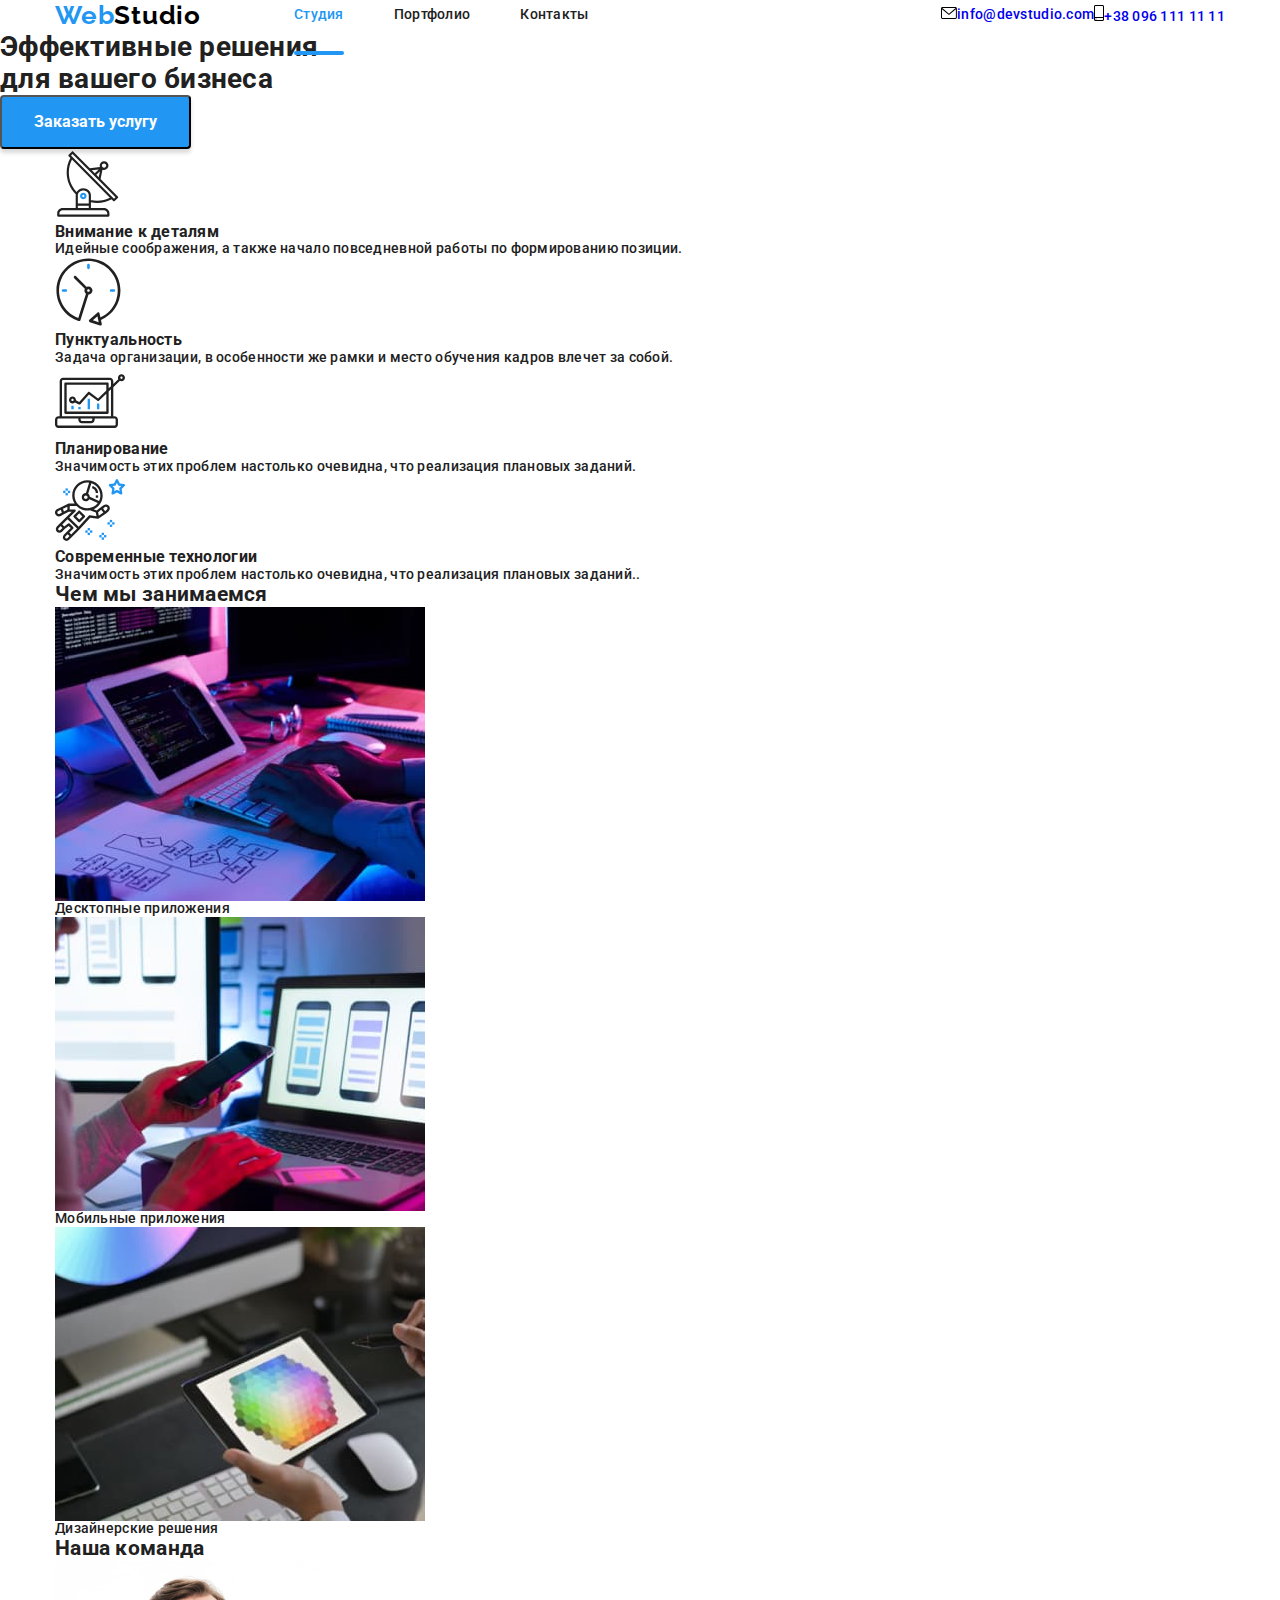
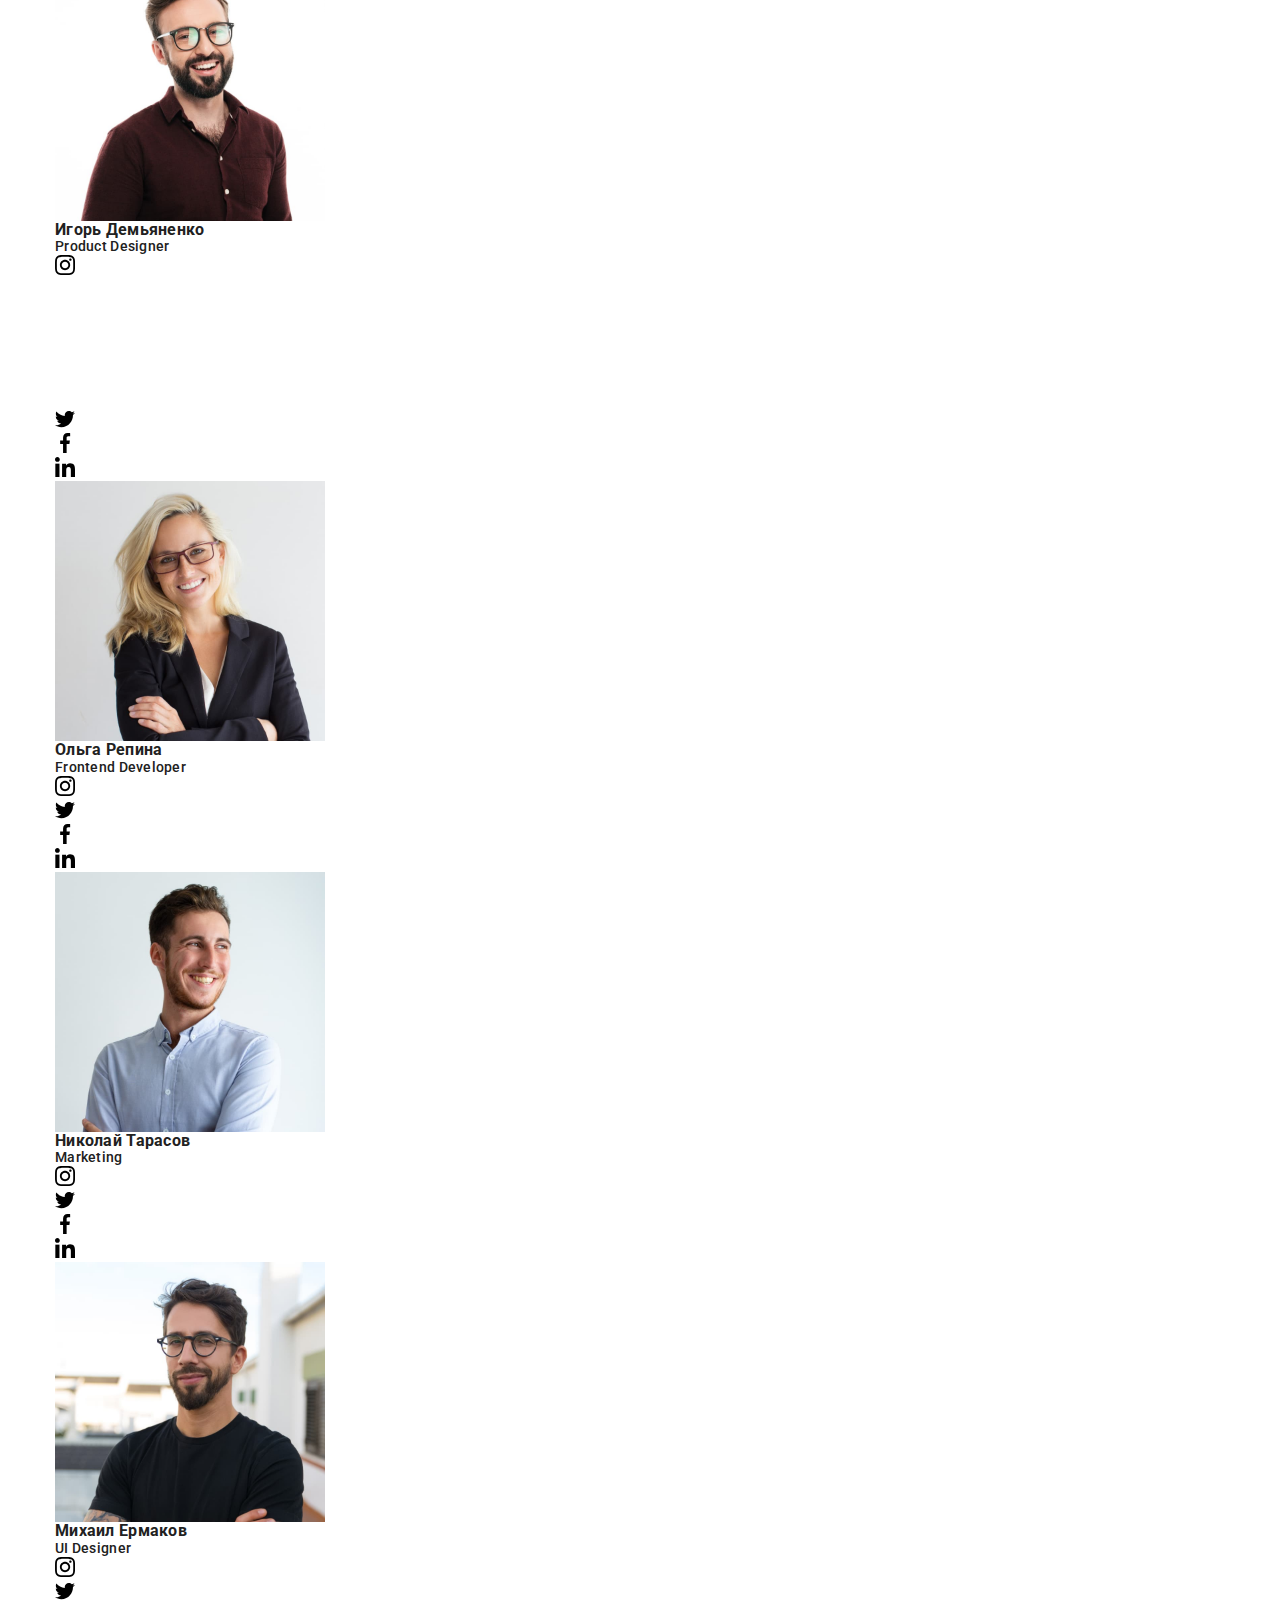
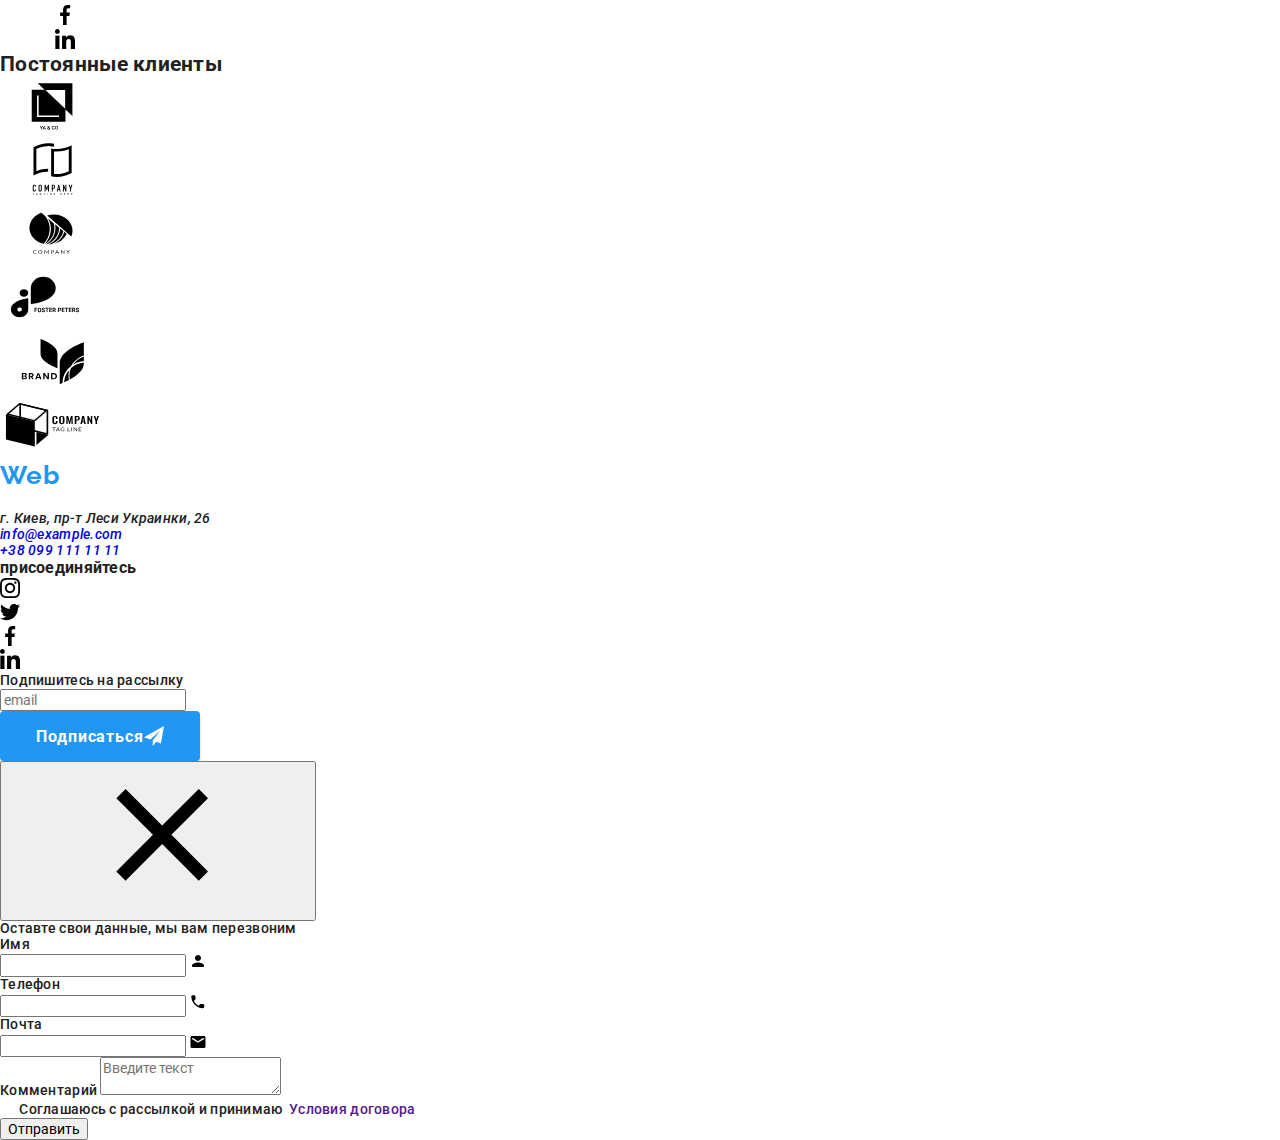
==== commit dae1ed7e: "1" ====
--- a/index.html
+++ b/index.html
@@ -9,7 +9,8 @@
     <link rel="preconnect" href="https://fonts.gstatic.com" crossorigin>
     <link href="https://fonts.googleapis.com/css2?family=Raleway:wght@700&family=Roboto:wght@400;500;700;900&display=swap" rel="stylesheet">
     <link rel="stylesheet" href="https://cdnjs.cloudflare.com/ajax/libs/modern-normalize/1.1.0/modern-normalize.min.css">
-    <link rel="stylesheet" href="./css/style.css">
+    <link rel="stylesheet" href="./css/main.min.css">
+    <link rel="stylesheet" href="./sass/main.scss">
 </head>
 <body>
                             <!--Header-->
--- a/css/main.min.css
+++ b/css/main.min.css
@@ -0,0 +1,2 @@
+:root{--main-text-color: #757575;--secondary-text-color: #212121;--main-hover-color: #2196f3;--secondary-background-color: #2f303a;--team-bg-color: #f5f4fa;--portfolio-img-border: #eeeeee;--header-border-color: #ececec}.visually-hidden{position:absolute;clip:rect(0 0 0 0);width:1px;height:1px;margin:-1px;border:0;padding:0;overflow:hidden}ul{list-style:none;padding:0;margin:0}a{text-decoration:none}body{color:var(--main-text-color);background-color:#ffffff}body{font-family:"Roboto", sans-serif;font-weight:500;font-size:14px;line-height:1.14;letter-spacing:0.02em;color:var(--secondary-text-color)}div{display:block}img{display:block;max-width:100%;height:auto}h1,h2,h3,h4,h5,h6,p{margin:0;padding:0}.container{margin-left:auto;margin-right:auto;padding:0 15px;width:1200px}.header-container{display:flex;align-items:center}.hero-button{cursor:pointer;padding:10px 32px;display:inline-block;background:#2196f3;box-shadow:0px 4px 4px rgba(0,0,0,0.15);border-radius:4px;font-family:inherit;font-weight:bold;font-size:16px;line-height:1.88;color:#ffffff;transition:background-color 250ms cubic-bezier(0.4, 0, 0.2, 1)}.hero-button:hover{background:#188ce8;box-shadow:0px 4px 4px rgba(0,0,0,0.15);border-radius:4px}.hero-button:focus{background:#188ce8;box-shadow:0px 4px 4px rgba(0,0,0,0.15);border-radius:4px}.footer-form-button{background:#2196F3;font-weight:bold;font-size:16px;line-height:1.87;text-align:center;letter-spacing:0.06em;color:#FFFFFF;width:200px;height:50px;box-shadow:0px 4px 4px rgba(0,0,0,0.15);border-radius:4px;border:none;display:flex;align-items:center;justify-content:center;cursor:pointer;transition:background-color 250ms cubic-bezier(0.4, 0, 0.2, 1)}.footer-form-button:hover,.footer-form-button:focus{background-color:#188ce8;transition:background-color 250ms cubic-bezier(0.4, 0, 0.2, 1)}.footer-form-button{background:#2196F3;font-weight:bold;font-size:16px;line-height:1.87;text-align:center;letter-spacing:0.06em;color:#FFFFFF;width:200px;height:50px;box-shadow:0px 4px 4px rgba(0,0,0,0.15);border-radius:4px;border:none;display:flex;align-items:center;justify-content:center;cursor:pointer;transition:background-color 250ms cubic-bezier(0.4, 0, 0.2, 1)}.footer-form-button:hover,.footer-form-button:focus{background-color:#188ce8;transition:background-color 250ms cubic-bezier(0.4, 0, 0.2, 1)}.nav-list-link{position:relative;font-weight:500;font-size:14px;line-height:1.14;letter-spacing:0.02em;color:var(--secondary-text-color);transition:var(--main-hover-color);position:relative;transition:color 250ms cubic-bezier(0.4, 0, 0.2, 1)}.nav-list-link.current::after{content:"";width:100%;height:4px;border-radius:2px;background-color:var(--main-hover-color);position:absolute;display:block;bottom:-32.3px}.nav-list-link:hover,:focus{color:var(--main-hover-color)}.nav-list-item{display:block}.nav-list-auth{display:flex;align-items:center;margin-left:auto}.nav-list .nav-list-link.current{color:#2196f3}.nav-list{display:flex}.nav{display:flex;align-items:center}.nav-list .nav-list-item+.nav-list-item{margin-left:50px}.logo{font-family:"Raleway", sans-serif;font-weight:bold;font-size:26px;line-height:1.19;letter-spacing:0.03em;color:#2196f3}span{color:black}.logo{margin-right:93px}.footer-logo{font-family:"Raleway", sans-serif;font-style:normal;font-weight:bold;font-size:26px;line-height:1.19;letter-spacing:0.03em;color:var(--main-hover-color)}.footer-logo-color{color:#ffffff}.footer-logo{padding:auto;display:inline-block;margin-bottom:20px}
+/*# sourceMappingURL=main.min.css.map */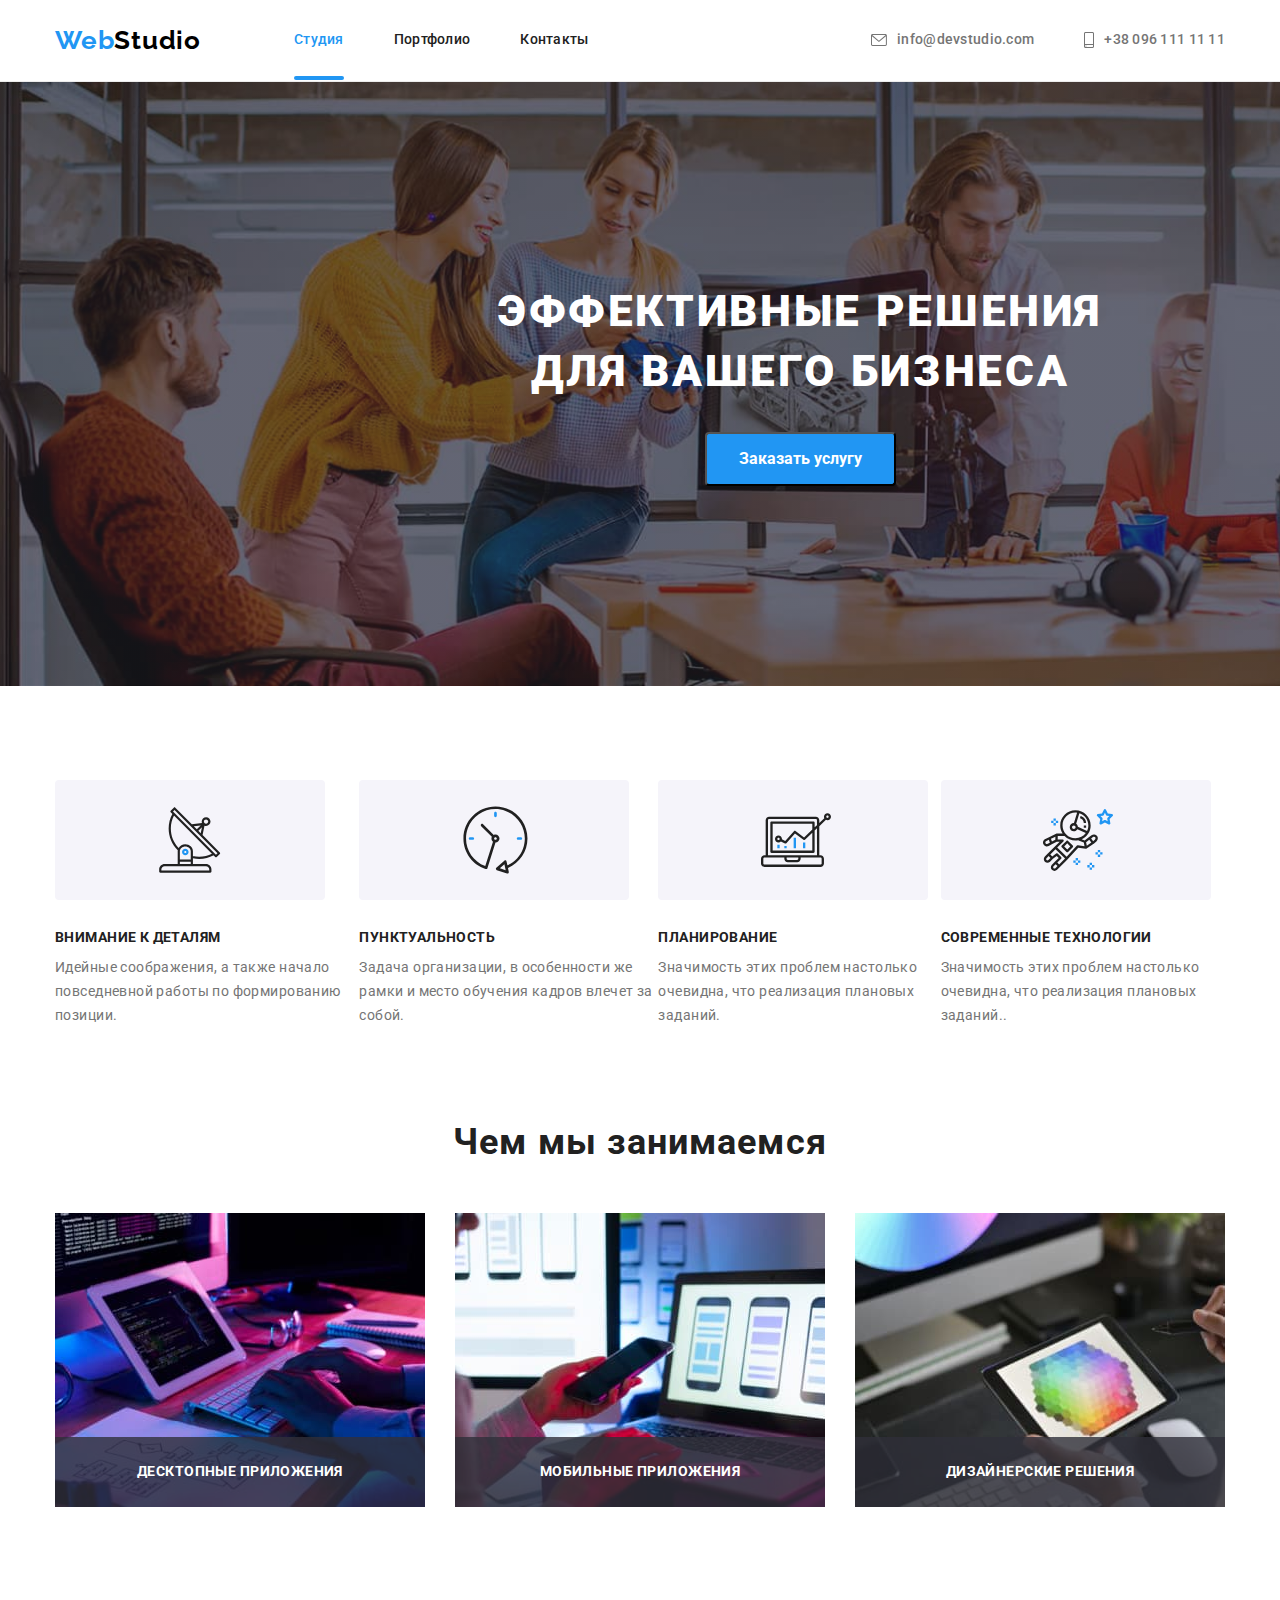
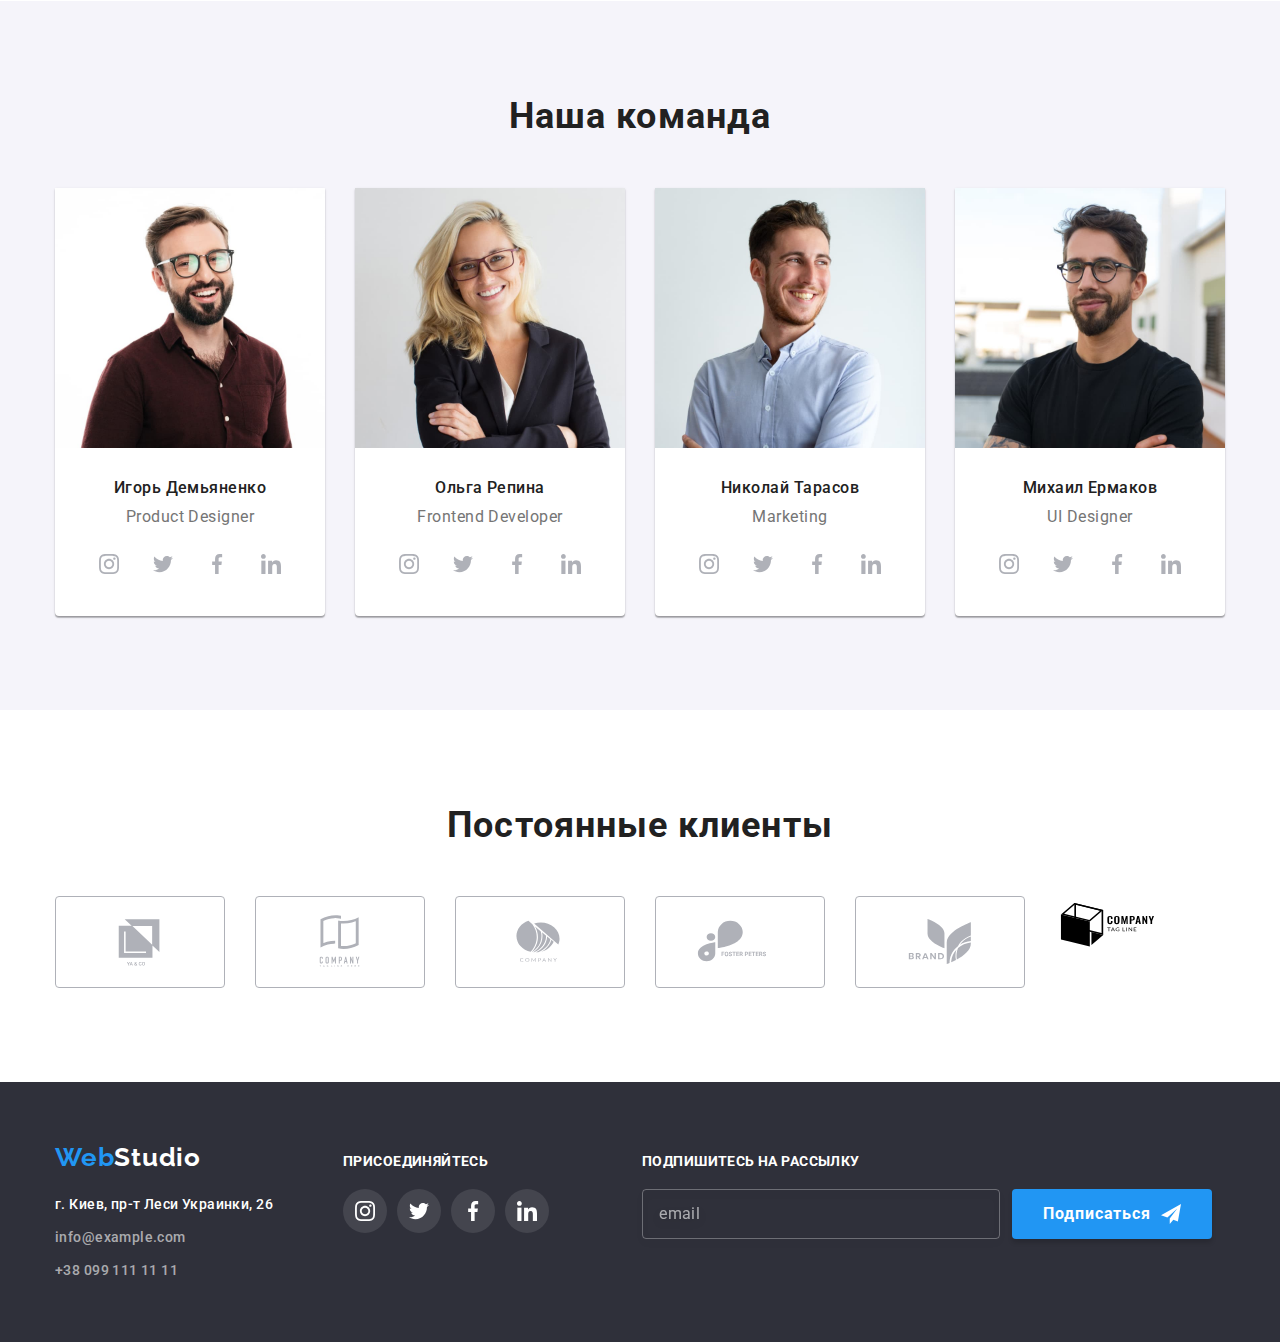
==== commit 0e160af0: "1" ====
--- a/index.html
+++ b/index.html
@@ -355,22 +355,22 @@
      </div>
         </section>                
                          <!-- Customers -->
-    <section class="Customers">
+    <section class="customers">
         <div class="container-customers">
             <h2 class="customers-title">Постоянные клиенты</h2>
             <ul class="customers-list">
-                <li class="customers-link">
-                    <a class="customers-icon" href="">
-                    <svg class="customers-logo" width="106" height="60" >
+                <li class="customers-list__link">
+                    <a class="customers-list__icon" href="">
+                    <svg class="customers-list__logo" width="106" height="60" >
                         <use href="./images/symbol-defs.svg#icon-Logo" >
 
                         </use>
                     </svg>
                     </a>
                 </li>
-                <li class="customers-link">
-                    <a class="customers-icon" href="">
-                       <svg class="customers-logo" width="106" height="60">
+                <li class="customers-list__link">
+                    <a class="customers-list__icon" href="">
+                       <svg class="customers-list__logo" width="106" height="60">
                         <use href="./images/symbol-defs.svg#icon-Logo-1"
                         >
 
@@ -379,9 +379,9 @@
                     </a>
                     
                 </li>
-                <li class="customers-link">
-                    <a class="customers-icon" href="">
-                       <svg class="customers-logo" width="106" height="60">
+                <li class="customers-list__link">
+                    <a class="customers-list__icon" href="">
+                       <svg class="customers-list__logo" width="106" height="60">
                         <use href="./images/symbol-defs.svg#icon-Logo-2"
                         >
 
@@ -390,9 +390,9 @@
                     </a>
                     
                 </li>
-                <li class="customers-link">
-                    <a class="customers-icon" href="">
-                      <svg class="customers-logo" width="106" height="60">
+                <li class="customers-list__link">
+                    <a class="customers-list__icon" href="">
+                      <svg class="customers-list__logo" width="106" height="60">
                         <use href="./images/symbol-defs.svg#icon-Logo-3"
                         >
 
@@ -401,9 +401,9 @@
                     </a>
                     
                 </li>
-                <li class="customers-link">
-                    <a class="customers-icon" href="">
-                       <svg class="customers-logo" width="106" height="60">
+                <li class="customers-list__link">
+                    <a class="customers-list__icon" href="">
+                       <svg class="customers-list__logo" width="106" height="60">
                         <use href="./images/symbol-defs.svg#icon-Logo-4"
                         >
 
@@ -412,7 +412,7 @@
                     </a>
                     
                 </li>
-                <li class="customers-link">
+                <li class="customers-list__link">
                     <a class="customers-icon" href="">
                       <svg class="customers-logo" width="106" height="60">
                         <use href="./images/symbol-defs.svg#icon-Logo-5"
--- a/css/main.min.css
+++ b/css/main.min.css
@@ -1,2 +1,2 @@
-:root{--main-text-color: #757575;--secondary-text-color: #212121;--main-hover-color: #2196f3;--secondary-background-color: #2f303a;--team-bg-color: #f5f4fa;--portfolio-img-border: #eeeeee;--header-border-color: #ececec}.visually-hidden{position:absolute;clip:rect(0 0 0 0);width:1px;height:1px;margin:-1px;border:0;padding:0;overflow:hidden}ul{list-style:none;padding:0;margin:0}a{text-decoration:none}body{color:var(--main-text-color);background-color:#ffffff}body{font-family:"Roboto", sans-serif;font-weight:500;font-size:14px;line-height:1.14;letter-spacing:0.02em;color:var(--secondary-text-color)}div{display:block}img{display:block;max-width:100%;height:auto}h1,h2,h3,h4,h5,h6,p{margin:0;padding:0}.container{margin-left:auto;margin-right:auto;padding:0 15px;width:1200px}.header-container{display:flex;align-items:center}.hero-button{cursor:pointer;padding:10px 32px;display:inline-block;background:#2196f3;box-shadow:0px 4px 4px rgba(0,0,0,0.15);border-radius:4px;font-family:inherit;font-weight:bold;font-size:16px;line-height:1.88;color:#ffffff;transition:background-color 250ms cubic-bezier(0.4, 0, 0.2, 1)}.hero-button:hover{background:#188ce8;box-shadow:0px 4px 4px rgba(0,0,0,0.15);border-radius:4px}.hero-button:focus{background:#188ce8;box-shadow:0px 4px 4px rgba(0,0,0,0.15);border-radius:4px}.footer-form-button{background:#2196F3;font-weight:bold;font-size:16px;line-height:1.87;text-align:center;letter-spacing:0.06em;color:#FFFFFF;width:200px;height:50px;box-shadow:0px 4px 4px rgba(0,0,0,0.15);border-radius:4px;border:none;display:flex;align-items:center;justify-content:center;cursor:pointer;transition:background-color 250ms cubic-bezier(0.4, 0, 0.2, 1)}.footer-form-button:hover,.footer-form-button:focus{background-color:#188ce8;transition:background-color 250ms cubic-bezier(0.4, 0, 0.2, 1)}.footer-form-button{background:#2196F3;font-weight:bold;font-size:16px;line-height:1.87;text-align:center;letter-spacing:0.06em;color:#FFFFFF;width:200px;height:50px;box-shadow:0px 4px 4px rgba(0,0,0,0.15);border-radius:4px;border:none;display:flex;align-items:center;justify-content:center;cursor:pointer;transition:background-color 250ms cubic-bezier(0.4, 0, 0.2, 1)}.footer-form-button:hover,.footer-form-button:focus{background-color:#188ce8;transition:background-color 250ms cubic-bezier(0.4, 0, 0.2, 1)}.nav-list-link{position:relative;font-weight:500;font-size:14px;line-height:1.14;letter-spacing:0.02em;color:var(--secondary-text-color);transition:var(--main-hover-color);position:relative;transition:color 250ms cubic-bezier(0.4, 0, 0.2, 1)}.nav-list-link.current::after{content:"";width:100%;height:4px;border-radius:2px;background-color:var(--main-hover-color);position:absolute;display:block;bottom:-32.3px}.nav-list-link:hover,:focus{color:var(--main-hover-color)}.nav-list-item{display:block}.nav-list-auth{display:flex;align-items:center;margin-left:auto}.nav-list .nav-list-link.current{color:#2196f3}.nav-list{display:flex}.nav{display:flex;align-items:center}.nav-list .nav-list-item+.nav-list-item{margin-left:50px}.logo{font-family:"Raleway", sans-serif;font-weight:bold;font-size:26px;line-height:1.19;letter-spacing:0.03em;color:#2196f3}span{color:black}.logo{margin-right:93px}.footer-logo{font-family:"Raleway", sans-serif;font-style:normal;font-weight:bold;font-size:26px;line-height:1.19;letter-spacing:0.03em;color:var(--main-hover-color)}.footer-logo-color{color:#ffffff}.footer-logo{padding:auto;display:inline-block;margin-bottom:20px}
+:root{--main-text-color: #757575;--secondary-text-color: #212121;--main-hover-color: #2196f3;--secondary-background-color: #2f303a;--team-bg-color: #f5f4fa;--portfolio-img-border: #eeeeee;--header-border-color: #ececec}.visually-hidden{position:absolute;clip:rect(0 0 0 0);width:1px;height:1px;margin:-1px;border:0;padding:0;overflow:hidden}ul{list-style:none;padding:0;margin:0}a{text-decoration:none}body{color:var(--main-text-color);background-color:#ffffff}body{font-family:"Roboto", sans-serif;font-weight:500;font-size:14px;line-height:1.14;letter-spacing:0.02em;color:var(--secondary-text-color)}div{display:block}img{display:block;max-width:100%;height:auto}h1,h2,h3,h4,h5,h6,p{margin:0;padding:0}.container{margin-left:auto;margin-right:auto;padding:0 15px;width:1200px}.header-container{display:flex;align-items:center}.container-footer{display:flex;align-items:baseline;margin-left:auto;margin-right:auto;padding:0 15px;width:1200px}.container-contact-us{margin-left:70px}.hero-button{cursor:pointer;padding:10px 32px;display:inline-block;background:#2196f3;box-shadow:0px 4px 4px rgba(0,0,0,0.15);border-radius:4px;font-family:inherit;font-weight:bold;font-size:16px;line-height:1.88;color:#ffffff;transition:background-color 250ms cubic-bezier(0.4, 0, 0.2, 1)}.hero-button:hover{background:#188ce8;box-shadow:0px 4px 4px rgba(0,0,0,0.15);border-radius:4px}.hero-button:focus{background:#188ce8;box-shadow:0px 4px 4px rgba(0,0,0,0.15);border-radius:4px}.footer-form-button{background:#2196F3;font-weight:bold;font-size:16px;line-height:1.87;text-align:center;letter-spacing:0.06em;color:#FFFFFF;width:200px;height:50px;box-shadow:0px 4px 4px rgba(0,0,0,0.15);border-radius:4px;border:none;display:flex;align-items:center;justify-content:center;cursor:pointer;transition:background-color 250ms cubic-bezier(0.4, 0, 0.2, 1)}.footer-form-button:hover,.footer-form-button:focus{background-color:#188ce8;transition:background-color 250ms cubic-bezier(0.4, 0, 0.2, 1)}.backdrop{width:100vw;height:100vh;background-color:rgba(0,0,0,0.1);position:fixed;top:0;transition:opacity 250ms, visibility 250ms}.backdrop.is-hidden .modal{transform:translate(-50%, -50%)}.modal{width:528px;height:581px;border-radius:4px;background-color:#ffffff;box-shadow:0px 1px 3px rgba(0,0,0,0.12),0px 1px 1px rgba(0,0,0,0.14),0px 2px 1px rgba(0,0,0,0.2);padding:40px 41px;position:absolute;top:50%;left:50%;animation:animateX30 3000ms infinite 1000ms;transform:translate(-50%, -50%)}.modal-close{width:30px;height:30px;background-color:transparent;border-radius:50%;border:1px solid rgba(0,0,0,0.1);position:absolute;top:10px;right:10px;display:flex;align-items:center;justify-content:center;cursor:pointer}.modal-close:hover,.modal-close:focus{fill:var(--main-hover-color);transition:fill 250ms cubic-bezier(0.4, 0, 0.2, 1)}.modal-close-icon{width:18px;height:18px;transition:fill 250ms cubic-bezier(0.4, 0, 0.2, 1)}.is-hidden{visibility:hidden;opacity:0;pointer-events:none}.modal-title{font-size:20px;font-weight:bold;line-height:1.15;text-align:center;letter-spacing:0.03em;color:#212121;margin-bottom:12px}.modal-form-input{width:100%;height:40px;border:1px solid rgba(33,33,33,0.2);border-radius:4px;padding-left:42px;padding-right:42px;outline:none;transition:border-color 250ms cubic-bezier(0.4, 0, 0.2, 1)}.modal-form-input:focus{border-color:var(--main-hover-color)}.modal-form-input:focus+.input-icon{fill:var(--main-hover-color);transition:fill 250ms cubic-bezier(0.4, 0, 0.2, 1)}.modal-form-textarea::placeholder{font-weight:normal;font-size:12px;line-height:1.16;letter-spacing:0.01em;color:rgba(117,117,117,0.5)}.form-input-text{font-style:normal;font-weight:normal;font-size:12px;line-height:1.16;letter-spacing:0.01em;color:#757575}.modal-form-textarea{display:block;border:1px solid rgba(33,33,33,0.2);box-sizing:border-box;border-radius:4px;width:100%;height:120px;padding:12px 16px;resize:none;outline:none;margin-top:28px;transition:border-color 250ms cubic-bezier(0.4, 0, 0.2, 1)}.modal-form-textarea:focus{border-color:var(--main-hover-color)}.modal input,.modal textarea{margin-top:4px;top:45px;color:#000}.input-icon{position:absolute;left:12px;top:35%;transition:fill 250ms cubic-bezier(0.4, 0, 0.2, 1)}.input-area{position:relative;margin-bottom:10px}.checkbox-policy{margin-bottom:30px;margin-top:20px}.check-item{width:16px;height:15px;border:2px solid #000;border-radius:2px;margin-right:8px;display:flex;align-items:center;justify-content:center;transition:background-color 250ms cubic-bezier(0.4, 0, 0.2, 1)}.check-text{display:flex;align-items:center;justify-content:center;margin-left:5px;font-size:14px;line-height:1.71;letter-spacing:0.03em;color:#757575}.modal-check:checked+.check-text .check-item{background-color:var(--main-hover-color);border:none}.modal-check:focus+.check-text .check-item{border-color:var(--main-hover-color)}.modal-check-link{font-style:normal;font-weight:normal;display:block;font-size:14px;line-height:1.71;letter-spacing:0.03em;text-decoration-line:underline;color:var(--main-hover-color)}.modal-btn{display:block;margin:0 auto;margin-top:30px;background:var(--main-hover-color);font-weight:bold;font-size:16px;line-height:1.87;text-align:center;letter-spacing:0.06em;color:#FFFFFF;width:200px;height:50px;box-shadow:0px 4px 4px rgba(0,0,0,0.15);border-radius:4px;transition:background-color 250ms cubic-bezier(0.4, 0, 0.2, 1);cursor:pointer}.modal-btn:hover,.modal-btn:focus{background-color:#188ce8;transition:background-color 250ms cubic-bezier(0.4, 0, 0.2, 1)}.nav-list-link{position:relative;font-weight:500;font-size:14px;line-height:1.14;letter-spacing:0.02em;color:var(--secondary-text-color);transition:var(--main-hover-color);position:relative;transition:color 250ms cubic-bezier(0.4, 0, 0.2, 1)}.nav-list-link.current::after{content:"";width:100%;height:4px;border-radius:2px;background-color:var(--main-hover-color);position:absolute;display:block;bottom:-32.3px}.nav-list-link:hover,:focus{color:var(--main-hover-color)}.nav-list-tem{display:block}.nav-list-auth{display:flex;align-items:center;margin-left:auto}.nav-list .nav-list-link.current{color:#2196f3}.nav-list{display:flex}.nav{display:flex;align-items:center}.nav-list .nav-list-item+.nav-list-item{margin-left:50px}.logo{font-family:"Raleway", sans-serif;font-weight:bold;font-size:26px;line-height:1.19;letter-spacing:0.03em;color:#2196f3}span{color:black}.logo{margin-right:93px}.footer-logo{font-family:"Raleway", sans-serif;font-style:normal;font-weight:bold;font-size:26px;line-height:1.19;letter-spacing:0.03em;color:var(--main-hover-color)}.footer-logo-color{color:#ffffff}.footer-logo{padding:auto;display:inline-block;margin-bottom:20px}.social-list{display:flex;justify-content:center}.social-list-item:not(:last-child){margin-right:10px}.social-link{display:flex;padding:12px;width:44px;height:44px;background-color:transparent;border-radius:50%;fill:#afb1b8;transition:background-color 250ms cubic-bezier(0.4, 0, 0.2, 1),fill 250ms cubic-bezier(0.4, 0, 0.2, 1)}.social-link:hover,.social-link:focus{background:var(--main-hover-color);fill:#ffffff}.container-customers{padding-top:94px;padding-bottom:94px;margin-left:auto;margin-right:auto;width:1200px}.customers-title{font-weight:bold;font-size:36px;line-height:42px;text-align:center;letter-spacing:0.03em;color:#212121;margin-bottom:50px}.customers-list{display:flex;justify-content:center}.customers-list__icon{width:100%;height:100%;display:flex;align-items:center;justify-content:center;border:1px solid #afb1b8;border-radius:4px}.customers-list__link{width:170px;height:92px}.customers-list__link:not(:last-child){margin-right:30px}.customers-list__icon{fill:#afb1b8;transition:fill 250ms cubic-bezier(0.4, 0, 0.2, 1),border 250ms cubic-bezier(0.4, 0, 0.2, 1)}.customers-list__icon:hover,.customers-list__icon:focus{fill:var(--main-hover-color);border:1px solid var(--main-hover-color);transition:fill 250ms cubic-bezier(0.4, 0, 0.2, 1),border 250ms cubic-bezier(0.4, 0, 0.2, 1)}.presenatation{padding-top:94px;padding-bottom:94px}.portfolio{display:flex;justify-content:center;margin-bottom:50px}.portfolio-nav-list{padding:6px 22px;cursor:pointer;font-family:inherit;color:var(--secondary-text-color);background:var(--team-bg-color);border-radius:4px;border:none;font-weight:500;font-size:16px;line-height:1.62;letter-spacing:0.03em;transition:color 250ms cubic-bezier(0.4, 0, 0.2, 1),background-color 250ms cubic-bezier(0.4, 0, 0.2, 1),box-shadow 250ms cubic-bezier(0.4, 0, 0.2, 1)}.portfolio-nav:not(:last-child){margin-right:8px}.portfolio-nav-list:hover{background:var(--main-hover-color);color:#ffffff;box-shadow:0px 3px 1px rgba(0,0,0,0.1),0px 1px 2px rgba(0,0,0,0.08),0px 2px 2px rgba(0,0,0,0.12)}.portfolio-nav-list:focus{background:var(--main-hover-color);color:#ffffff;box-shadow:0px 3px 1px rgba(0,0,0,0.1),0px 1px 2px rgba(0,0,0,0.08),0px 2px 2px rgba(0,0,0,0.12)}.portfolio-img-list{width:370px;background:#ffffff}.portfolio-link{display:block;transition:box-shadow 250ms cubic-bezier(0.4, 0, 0.2, 1)}.portfolio-link:hover,.portfolio-link:focus{box-shadow:0px 1px 1px rgba(0,0,0,0.12),0px 4px 4px rgba(0,0,0,0.06),1px 4px 6px rgba(0,0,0,0.16)}.portfolio-img{display:flex;flex-wrap:wrap}.portfolio-img-list{margin-right:30px;margin-bottom:30px}.portfolio-img-list:nth-child(3n){margin-right:0}.portfolio-img-list:nth-last-child(-n+3){margin-bottom:0}.portfolio-img-name{margin-bottom:4px;font-weight:bold;font-size:18px;line-height:2;letter-spacing:0.06em;color:#212121}.portfolio-img-describe{font-size:16px;line-height:1.85;letter-spacing:0.03em;color:var(--main-text-color)}.portfolio-description{padding:20px 24px 20px 24px;border-bottom:1px solid var(--portfolio-img-border);border-left:1px solid var(--portfolio-img-border);border-right:1px solid var(--portfolio-img-border)}.portfolio-link-wrap{position:relative;overflow:hidden}.portfolio-top-text{position:absolute;top:0;left:0;background-color:rgba(33,150,243,0.9);padding:63px 24px;font-size:18px;line-height:1.55;letter-spacing:0.03em;color:#ffffff;height:100%;overflow:auto;transform:translateY(100%);transition:transform 250ms cubic-bezier(0.4, 0, 0.2, 1)}.portfolio-link:hover .portfolio-top-text,.portfolio-link:focus .portfolio-top-text{transform:translateY(0)}.footer{display:flex}.contats-us-title{margin-bottom:20px;font-weight:bold;font-size:14px;line-height:16px;letter-spacing:0.03em;text-transform:uppercase;color:#FFFFFF}.contats-us-link{display:flex;width:44px;height:44px;padding:12px;background-color:rgba(255,255,255,0.1);border-radius:50%;fill:#FFFFFF;transition:background-color 250ms cubic-bezier(0.4, 0, 0.2, 1),fill 250ms cubic-bezier(0.4, 0, 0.2, 1)}.contats-us-link:hover,.contats-us-link:focus{background-color:var(--main-hover-color);fill:#FFFFFF}.contats-us-item:not(:last-child){margin-right:10px}.contats-us-list{display:flex;align-items:center;justify-content:space-between}.footer-adress{font-style:normal;font-size:14px;line-height:1.71;letter-spacing:0.03em;color:#ffffff}.footer-contacts{display:inline-block;font-style:normal}.footer-list:not(:last-child){margin-bottom:9px}.footer-contacts{font-family:inherit;font-style:normal;font-size:14px;line-height:24px;letter-spacing:0.03em;color:rgba(255,255,255,0.6);transition:color 250ms cubic-bezier(0.4, 0, 0.2, 1)}.footer{margin-top:0;margin-bottom:0;padding-top:60px;padding-bottom:60px}.footer-adress{margin-bottom:9px}.footer-contacts:focus{color:var(--main-hover-color)}.footer-contacts:hover{color:var(--main-hover-color)}footer{background-color:var(--secondary-background-color)}.footer-form{margin-left:93px}.footer-form-item{font-weight:bold;font-size:14px;line-height:16px;letter-spacing:0.03em;text-transform:uppercase;color:#ffffff;margin-bottom:20px}.footer-social-icon{margin-left:10px}.footer-form-box{display:flex}.footer-form-box-input{border:1px solid rgba(255,255,255,0.3);filter:drop-shadow(0px 4px 4px rgba(0,0,0,0.15));border-radius:4px;width:358px;height:50px;background-color:transparent;padding:0 16px;margin-right:12px;color:#ffffff;outline:none}.footer-form-box-input::placeholder{font-size:16px;line-height:20px;display:flex;align-items:center;letter-spacing:0.03em;color:rgba(255,255,255,0.6)}.header{border-bottom:1px solid #ececec;padding-top:25px;padding-bottom:25px}.nav-icon{width:16px;height:12px;margin-right:10px;fill:currentColor}.nav-icon-tell{width:10px;height:16px;margin-right:10px;fill:currentColor}.header-contacts{display:flex;align-items:center;font-weight:500;font-size:14px;line-height:1.14;letter-spacing:0.02em;color:var(--main-text-color);transition:var(--main-hover-color);position:relative;transition:color 250ms cubic-bezier(0.4, 0, 0.2, 1)}.header-contacts:hover,:focus{color:var(--main-hover-color)}.header-contacts:not(:last-child){margin-right:50px}.hero{background-color:#2f303a;background-image:linear-gradient(rgba(47,48,58,0.4), rgba(47,48,58,0.4)),url(../images/Preview.jpg);background-repeat:no-repeat;background-position:center;background-size:cover;margin:0px auto;text-align:center;padding:200px 0;width:1600px}.hero-title{margin-top:0;margin-bottom:30px;text-align:center;font-weight:900;font-size:44px;line-height:1.36;letter-spacing:0.06em;text-transform:uppercase;color:#ffffff}.advantages{padding-top:94px}.advantages-main{display:flex}.advantages-main__list{width:270px}.advantages-main{justify-content:space-between}.advantages-item{margin-bottom:10px;font-weight:bold;font-size:14px;line-height:1.14;letter-spacing:0.03em;text-transform:uppercase;color:var(--secondary-text-color)}.advantages-text{font-weight:normal;font-size:14px;line-height:1.71;letter-spacing:0.03em;color:var(--main-text-color)}.container-icons{padding:25px 102.34px;margin-bottom:30px;width:270px;height:120px;left:215px;top:774px;background:#f5f4fa;border-radius:4px}.advantage-icon{max-width:80px;max-height:80px;border-radius:4px}.specialization{padding-top:94px;padding-bottom:94px;font-weight:bold;font-size:36px;line-height:1.17;letter-spacing:0.03em;color:var(--secondary-text-color)}.specialization-name{font-weight:bold;font-size:36px;line-height:42px;text-align:center;letter-spacing:0.03em;color:#212121;margin-bottom:50px}.specialization-list{margin-top:0;display:block}.specialization-list+.specialization-list{margin-left:30px}.specialization-art{display:flex}.item-monoblock{position:relative}.monoblock-text{display:flex;align-items:center;justify-content:center;position:absolute;background-color:rgba(47,48,58,0.8);bottom:0;width:100%;height:70px;font-weight:bold;font-size:14px;line-height:1.14;text-align:center;letter-spacing:0.03em;text-transform:uppercase;color:#ffffff}.team-item{display:block;display:flex}.team-list+.team-list{margin-left:30px}.team-title{text-align:center;font-weight:bold;font-size:36px;line-height:1.17;letter-spacing:0.03em;color:var(--secondary-text-color)}.team-member{margin-bottom:10px;text-align:center;font-weight:500;font-size:16px;line-height:1.19;letter-spacing:0.03em;color:var(--secondary-text-color)}.team-specific{margin-bottom:16px;margin-top:0;text-align:center;font-weight:normal;font-size:16px;line-height:1.19;letter-spacing:0.03em;color:var(--main-text-color)}.container-team{padding-top:30px;padding-bottom:30px}.team{background-color:var(--team-bg-color);padding-bottom:94px;padding-top:94px}.team-title{margin-bottom:50px}.team-photo{margin-top:0}.team-list{width:270px;background:#ffffff;box-shadow:0px 1px 3px rgba(0,0,0,0.12),0px 1px 1px rgba(0,0,0,0.14),0px 2px 1px rgba(0,0,0,0.2);border-radius:0px 0px 4px 4px}
 /*# sourceMappingURL=main.min.css.map */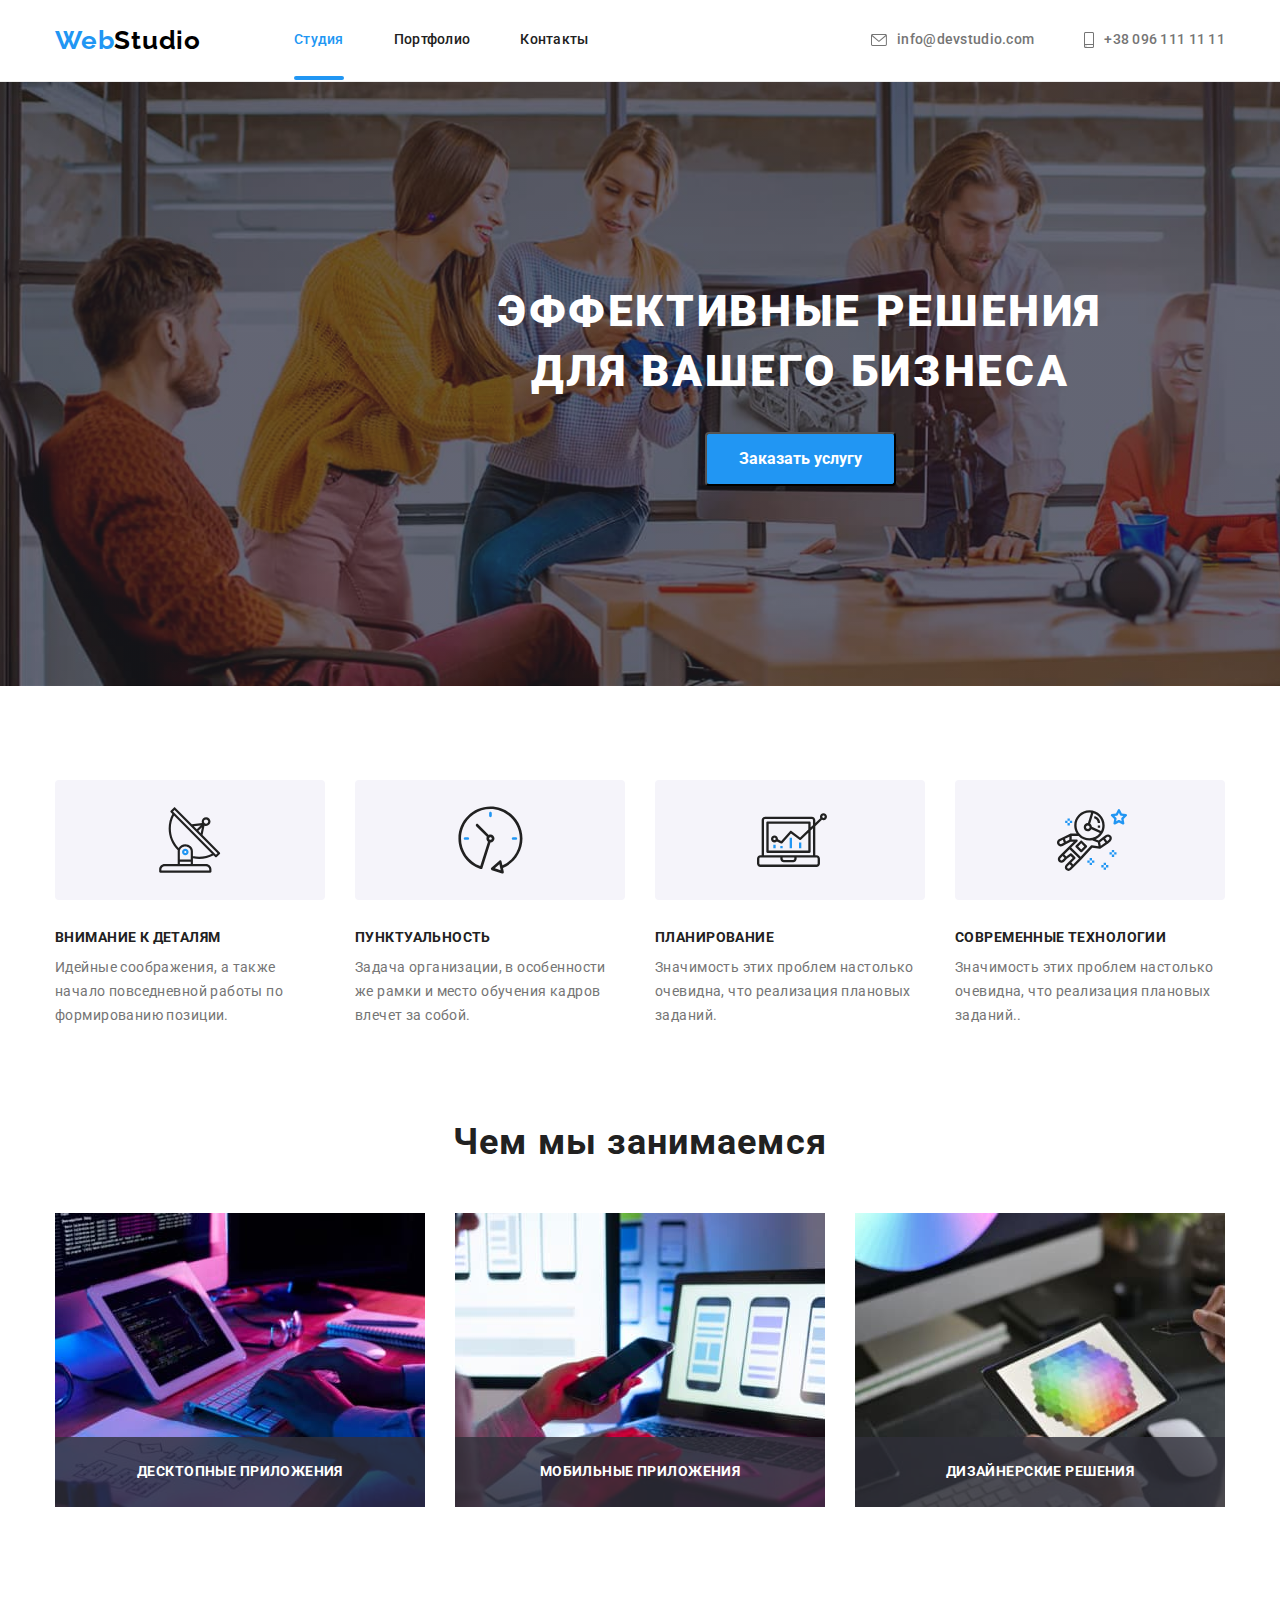
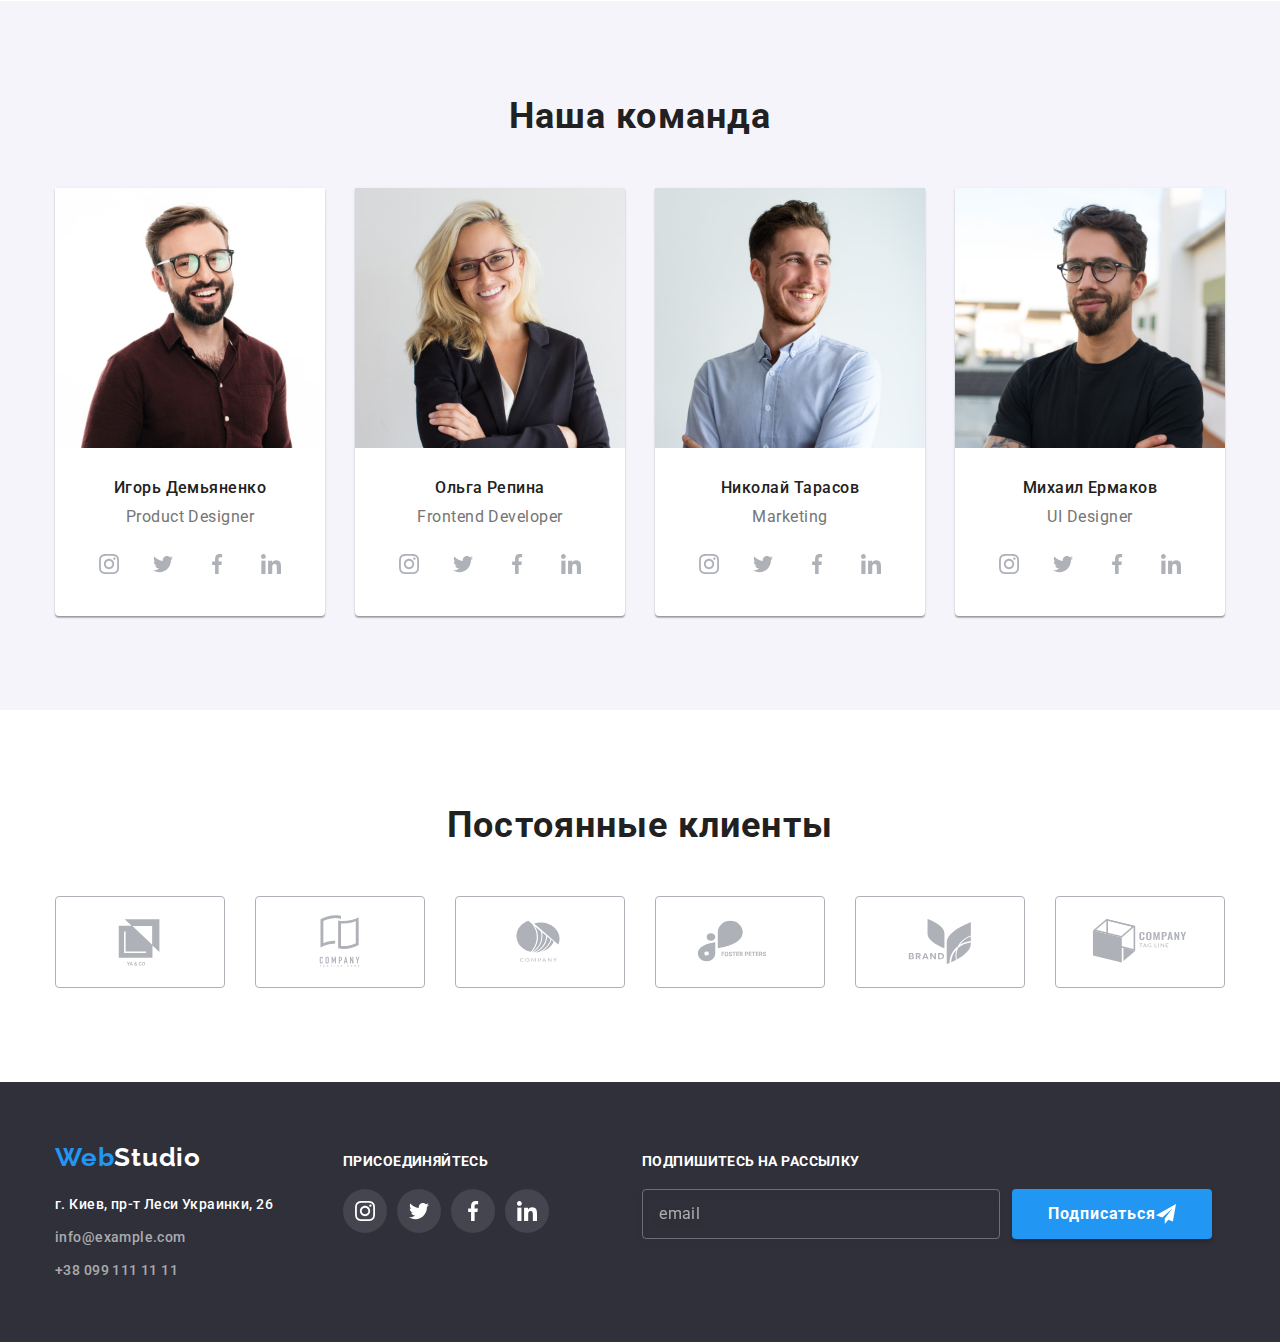
==== commit e2f60210: "end" ====
--- a/index.html
+++ b/index.html
@@ -413,8 +413,8 @@
                     
                 </li>
                 <li class="customers-list__link">
-                    <a class="customers-icon" href="">
-                      <svg class="customers-logo" width="106" height="60">
+                    <a class="customers-list__icon" href="">
+                      <svg class="customers-list__logo" width="106" height="60">
                         <use href="./images/symbol-defs.svg#icon-Logo-5"
                         >
                             
--- a/css/main.min.css
+++ b/css/main.min.css
@@ -1,2 +1,2 @@
-:root{--main-text-color: #757575;--secondary-text-color: #212121;--main-hover-color: #2196f3;--secondary-background-color: #2f303a;--team-bg-color: #f5f4fa;--portfolio-img-border: #eeeeee;--header-border-color: #ececec}.visually-hidden{position:absolute;clip:rect(0 0 0 0);width:1px;height:1px;margin:-1px;border:0;padding:0;overflow:hidden}ul{list-style:none;padding:0;margin:0}a{text-decoration:none}body{color:var(--main-text-color);background-color:#ffffff}body{font-family:"Roboto", sans-serif;font-weight:500;font-size:14px;line-height:1.14;letter-spacing:0.02em;color:var(--secondary-text-color)}div{display:block}img{display:block;max-width:100%;height:auto}h1,h2,h3,h4,h5,h6,p{margin:0;padding:0}.container{margin-left:auto;margin-right:auto;padding:0 15px;width:1200px}.header-container{display:flex;align-items:center}.container-footer{display:flex;align-items:baseline;margin-left:auto;margin-right:auto;padding:0 15px;width:1200px}.container-contact-us{margin-left:70px}.hero-button{cursor:pointer;padding:10px 32px;display:inline-block;background:#2196f3;box-shadow:0px 4px 4px rgba(0,0,0,0.15);border-radius:4px;font-family:inherit;font-weight:bold;font-size:16px;line-height:1.88;color:#ffffff;transition:background-color 250ms cubic-bezier(0.4, 0, 0.2, 1)}.hero-button:hover{background:#188ce8;box-shadow:0px 4px 4px rgba(0,0,0,0.15);border-radius:4px}.hero-button:focus{background:#188ce8;box-shadow:0px 4px 4px rgba(0,0,0,0.15);border-radius:4px}.footer-form-button{background:#2196F3;font-weight:bold;font-size:16px;line-height:1.87;text-align:center;letter-spacing:0.06em;color:#FFFFFF;width:200px;height:50px;box-shadow:0px 4px 4px rgba(0,0,0,0.15);border-radius:4px;border:none;display:flex;align-items:center;justify-content:center;cursor:pointer;transition:background-color 250ms cubic-bezier(0.4, 0, 0.2, 1)}.footer-form-button:hover,.footer-form-button:focus{background-color:#188ce8;transition:background-color 250ms cubic-bezier(0.4, 0, 0.2, 1)}.backdrop{width:100vw;height:100vh;background-color:rgba(0,0,0,0.1);position:fixed;top:0;transition:opacity 250ms, visibility 250ms}.backdrop.is-hidden .modal{transform:translate(-50%, -50%)}.modal{width:528px;height:581px;border-radius:4px;background-color:#ffffff;box-shadow:0px 1px 3px rgba(0,0,0,0.12),0px 1px 1px rgba(0,0,0,0.14),0px 2px 1px rgba(0,0,0,0.2);padding:40px 41px;position:absolute;top:50%;left:50%;animation:animateX30 3000ms infinite 1000ms;transform:translate(-50%, -50%)}.modal-close{width:30px;height:30px;background-color:transparent;border-radius:50%;border:1px solid rgba(0,0,0,0.1);position:absolute;top:10px;right:10px;display:flex;align-items:center;justify-content:center;cursor:pointer}.modal-close:hover,.modal-close:focus{fill:var(--main-hover-color);transition:fill 250ms cubic-bezier(0.4, 0, 0.2, 1)}.modal-close-icon{width:18px;height:18px;transition:fill 250ms cubic-bezier(0.4, 0, 0.2, 1)}.is-hidden{visibility:hidden;opacity:0;pointer-events:none}.modal-title{font-size:20px;font-weight:bold;line-height:1.15;text-align:center;letter-spacing:0.03em;color:#212121;margin-bottom:12px}.modal-form-input{width:100%;height:40px;border:1px solid rgba(33,33,33,0.2);border-radius:4px;padding-left:42px;padding-right:42px;outline:none;transition:border-color 250ms cubic-bezier(0.4, 0, 0.2, 1)}.modal-form-input:focus{border-color:var(--main-hover-color)}.modal-form-input:focus+.input-icon{fill:var(--main-hover-color);transition:fill 250ms cubic-bezier(0.4, 0, 0.2, 1)}.modal-form-textarea::placeholder{font-weight:normal;font-size:12px;line-height:1.16;letter-spacing:0.01em;color:rgba(117,117,117,0.5)}.form-input-text{font-style:normal;font-weight:normal;font-size:12px;line-height:1.16;letter-spacing:0.01em;color:#757575}.modal-form-textarea{display:block;border:1px solid rgba(33,33,33,0.2);box-sizing:border-box;border-radius:4px;width:100%;height:120px;padding:12px 16px;resize:none;outline:none;margin-top:28px;transition:border-color 250ms cubic-bezier(0.4, 0, 0.2, 1)}.modal-form-textarea:focus{border-color:var(--main-hover-color)}.modal input,.modal textarea{margin-top:4px;top:45px;color:#000}.input-icon{position:absolute;left:12px;top:35%;transition:fill 250ms cubic-bezier(0.4, 0, 0.2, 1)}.input-area{position:relative;margin-bottom:10px}.checkbox-policy{margin-bottom:30px;margin-top:20px}.check-item{width:16px;height:15px;border:2px solid #000;border-radius:2px;margin-right:8px;display:flex;align-items:center;justify-content:center;transition:background-color 250ms cubic-bezier(0.4, 0, 0.2, 1)}.check-text{display:flex;align-items:center;justify-content:center;margin-left:5px;font-size:14px;line-height:1.71;letter-spacing:0.03em;color:#757575}.modal-check:checked+.check-text .check-item{background-color:var(--main-hover-color);border:none}.modal-check:focus+.check-text .check-item{border-color:var(--main-hover-color)}.modal-check-link{font-style:normal;font-weight:normal;display:block;font-size:14px;line-height:1.71;letter-spacing:0.03em;text-decoration-line:underline;color:var(--main-hover-color)}.modal-btn{display:block;margin:0 auto;margin-top:30px;background:var(--main-hover-color);font-weight:bold;font-size:16px;line-height:1.87;text-align:center;letter-spacing:0.06em;color:#FFFFFF;width:200px;height:50px;box-shadow:0px 4px 4px rgba(0,0,0,0.15);border-radius:4px;transition:background-color 250ms cubic-bezier(0.4, 0, 0.2, 1);cursor:pointer}.modal-btn:hover,.modal-btn:focus{background-color:#188ce8;transition:background-color 250ms cubic-bezier(0.4, 0, 0.2, 1)}.nav-list-link{position:relative;font-weight:500;font-size:14px;line-height:1.14;letter-spacing:0.02em;color:var(--secondary-text-color);transition:var(--main-hover-color);position:relative;transition:color 250ms cubic-bezier(0.4, 0, 0.2, 1)}.nav-list-link.current::after{content:"";width:100%;height:4px;border-radius:2px;background-color:var(--main-hover-color);position:absolute;display:block;bottom:-32.3px}.nav-list-link:hover,:focus{color:var(--main-hover-color)}.nav-list-tem{display:block}.nav-list-auth{display:flex;align-items:center;margin-left:auto}.nav-list .nav-list-link.current{color:#2196f3}.nav-list{display:flex}.nav{display:flex;align-items:center}.nav-list .nav-list-item+.nav-list-item{margin-left:50px}.logo{font-family:"Raleway", sans-serif;font-weight:bold;font-size:26px;line-height:1.19;letter-spacing:0.03em;color:#2196f3}span{color:black}.logo{margin-right:93px}.footer-logo{font-family:"Raleway", sans-serif;font-style:normal;font-weight:bold;font-size:26px;line-height:1.19;letter-spacing:0.03em;color:var(--main-hover-color)}.footer-logo-color{color:#ffffff}.footer-logo{padding:auto;display:inline-block;margin-bottom:20px}.social-list{display:flex;justify-content:center}.social-list-item:not(:last-child){margin-right:10px}.social-link{display:flex;padding:12px;width:44px;height:44px;background-color:transparent;border-radius:50%;fill:#afb1b8;transition:background-color 250ms cubic-bezier(0.4, 0, 0.2, 1),fill 250ms cubic-bezier(0.4, 0, 0.2, 1)}.social-link:hover,.social-link:focus{background:var(--main-hover-color);fill:#ffffff}.container-customers{padding-top:94px;padding-bottom:94px;margin-left:auto;margin-right:auto;width:1200px}.customers-title{font-weight:bold;font-size:36px;line-height:42px;text-align:center;letter-spacing:0.03em;color:#212121;margin-bottom:50px}.customers-list{display:flex;justify-content:center}.customers-list__icon{width:100%;height:100%;display:flex;align-items:center;justify-content:center;border:1px solid #afb1b8;border-radius:4px}.customers-list__link{width:170px;height:92px}.customers-list__link:not(:last-child){margin-right:30px}.customers-list__icon{fill:#afb1b8;transition:fill 250ms cubic-bezier(0.4, 0, 0.2, 1),border 250ms cubic-bezier(0.4, 0, 0.2, 1)}.customers-list__icon:hover,.customers-list__icon:focus{fill:var(--main-hover-color);border:1px solid var(--main-hover-color);transition:fill 250ms cubic-bezier(0.4, 0, 0.2, 1),border 250ms cubic-bezier(0.4, 0, 0.2, 1)}.presenatation{padding-top:94px;padding-bottom:94px}.portfolio{display:flex;justify-content:center;margin-bottom:50px}.portfolio-nav-list{padding:6px 22px;cursor:pointer;font-family:inherit;color:var(--secondary-text-color);background:var(--team-bg-color);border-radius:4px;border:none;font-weight:500;font-size:16px;line-height:1.62;letter-spacing:0.03em;transition:color 250ms cubic-bezier(0.4, 0, 0.2, 1),background-color 250ms cubic-bezier(0.4, 0, 0.2, 1),box-shadow 250ms cubic-bezier(0.4, 0, 0.2, 1)}.portfolio-nav:not(:last-child){margin-right:8px}.portfolio-nav-list:hover{background:var(--main-hover-color);color:#ffffff;box-shadow:0px 3px 1px rgba(0,0,0,0.1),0px 1px 2px rgba(0,0,0,0.08),0px 2px 2px rgba(0,0,0,0.12)}.portfolio-nav-list:focus{background:var(--main-hover-color);color:#ffffff;box-shadow:0px 3px 1px rgba(0,0,0,0.1),0px 1px 2px rgba(0,0,0,0.08),0px 2px 2px rgba(0,0,0,0.12)}.portfolio-img-list{width:370px;background:#ffffff}.portfolio-link{display:block;transition:box-shadow 250ms cubic-bezier(0.4, 0, 0.2, 1)}.portfolio-link:hover,.portfolio-link:focus{box-shadow:0px 1px 1px rgba(0,0,0,0.12),0px 4px 4px rgba(0,0,0,0.06),1px 4px 6px rgba(0,0,0,0.16)}.portfolio-img{display:flex;flex-wrap:wrap}.portfolio-img-list{margin-right:30px;margin-bottom:30px}.portfolio-img-list:nth-child(3n){margin-right:0}.portfolio-img-list:nth-last-child(-n+3){margin-bottom:0}.portfolio-img-name{margin-bottom:4px;font-weight:bold;font-size:18px;line-height:2;letter-spacing:0.06em;color:#212121}.portfolio-img-describe{font-size:16px;line-height:1.85;letter-spacing:0.03em;color:var(--main-text-color)}.portfolio-description{padding:20px 24px 20px 24px;border-bottom:1px solid var(--portfolio-img-border);border-left:1px solid var(--portfolio-img-border);border-right:1px solid var(--portfolio-img-border)}.portfolio-link-wrap{position:relative;overflow:hidden}.portfolio-top-text{position:absolute;top:0;left:0;background-color:rgba(33,150,243,0.9);padding:63px 24px;font-size:18px;line-height:1.55;letter-spacing:0.03em;color:#ffffff;height:100%;overflow:auto;transform:translateY(100%);transition:transform 250ms cubic-bezier(0.4, 0, 0.2, 1)}.portfolio-link:hover .portfolio-top-text,.portfolio-link:focus .portfolio-top-text{transform:translateY(0)}.footer{display:flex}.contats-us-title{margin-bottom:20px;font-weight:bold;font-size:14px;line-height:16px;letter-spacing:0.03em;text-transform:uppercase;color:#FFFFFF}.contats-us-link{display:flex;width:44px;height:44px;padding:12px;background-color:rgba(255,255,255,0.1);border-radius:50%;fill:#FFFFFF;transition:background-color 250ms cubic-bezier(0.4, 0, 0.2, 1),fill 250ms cubic-bezier(0.4, 0, 0.2, 1)}.contats-us-link:hover,.contats-us-link:focus{background-color:var(--main-hover-color);fill:#FFFFFF}.contats-us-item:not(:last-child){margin-right:10px}.contats-us-list{display:flex;align-items:center;justify-content:space-between}.footer-adress{font-style:normal;font-size:14px;line-height:1.71;letter-spacing:0.03em;color:#ffffff}.footer-contacts{display:inline-block;font-style:normal}.footer-list:not(:last-child){margin-bottom:9px}.footer-contacts{font-family:inherit;font-style:normal;font-size:14px;line-height:24px;letter-spacing:0.03em;color:rgba(255,255,255,0.6);transition:color 250ms cubic-bezier(0.4, 0, 0.2, 1)}.footer{margin-top:0;margin-bottom:0;padding-top:60px;padding-bottom:60px}.footer-adress{margin-bottom:9px}.footer-contacts:focus{color:var(--main-hover-color)}.footer-contacts:hover{color:var(--main-hover-color)}footer{background-color:var(--secondary-background-color)}.footer-form{margin-left:93px}.footer-form-item{font-weight:bold;font-size:14px;line-height:16px;letter-spacing:0.03em;text-transform:uppercase;color:#ffffff;margin-bottom:20px}.footer-social-icon{margin-left:10px}.footer-form-box{display:flex}.footer-form-box-input{border:1px solid rgba(255,255,255,0.3);filter:drop-shadow(0px 4px 4px rgba(0,0,0,0.15));border-radius:4px;width:358px;height:50px;background-color:transparent;padding:0 16px;margin-right:12px;color:#ffffff;outline:none}.footer-form-box-input::placeholder{font-size:16px;line-height:20px;display:flex;align-items:center;letter-spacing:0.03em;color:rgba(255,255,255,0.6)}.header{border-bottom:1px solid #ececec;padding-top:25px;padding-bottom:25px}.nav-icon{width:16px;height:12px;margin-right:10px;fill:currentColor}.nav-icon-tell{width:10px;height:16px;margin-right:10px;fill:currentColor}.header-contacts{display:flex;align-items:center;font-weight:500;font-size:14px;line-height:1.14;letter-spacing:0.02em;color:var(--main-text-color);transition:var(--main-hover-color);position:relative;transition:color 250ms cubic-bezier(0.4, 0, 0.2, 1)}.header-contacts:hover,:focus{color:var(--main-hover-color)}.header-contacts:not(:last-child){margin-right:50px}.hero{background-color:#2f303a;background-image:linear-gradient(rgba(47,48,58,0.4), rgba(47,48,58,0.4)),url(../images/Preview.jpg);background-repeat:no-repeat;background-position:center;background-size:cover;margin:0px auto;text-align:center;padding:200px 0;width:1600px}.hero-title{margin-top:0;margin-bottom:30px;text-align:center;font-weight:900;font-size:44px;line-height:1.36;letter-spacing:0.06em;text-transform:uppercase;color:#ffffff}.advantages{padding-top:94px}.advantages-main{display:flex}.advantages-main__list{width:270px}.advantages-main{justify-content:space-between}.advantages-item{margin-bottom:10px;font-weight:bold;font-size:14px;line-height:1.14;letter-spacing:0.03em;text-transform:uppercase;color:var(--secondary-text-color)}.advantages-text{font-weight:normal;font-size:14px;line-height:1.71;letter-spacing:0.03em;color:var(--main-text-color)}.container-icons{padding:25px 102.34px;margin-bottom:30px;width:270px;height:120px;left:215px;top:774px;background:#f5f4fa;border-radius:4px}.advantage-icon{max-width:80px;max-height:80px;border-radius:4px}.specialization{padding-top:94px;padding-bottom:94px;font-weight:bold;font-size:36px;line-height:1.17;letter-spacing:0.03em;color:var(--secondary-text-color)}.specialization-name{font-weight:bold;font-size:36px;line-height:42px;text-align:center;letter-spacing:0.03em;color:#212121;margin-bottom:50px}.specialization-list{margin-top:0;display:block}.specialization-list+.specialization-list{margin-left:30px}.specialization-art{display:flex}.item-monoblock{position:relative}.monoblock-text{display:flex;align-items:center;justify-content:center;position:absolute;background-color:rgba(47,48,58,0.8);bottom:0;width:100%;height:70px;font-weight:bold;font-size:14px;line-height:1.14;text-align:center;letter-spacing:0.03em;text-transform:uppercase;color:#ffffff}.team-item{display:block;display:flex}.team-list+.team-list{margin-left:30px}.team-title{text-align:center;font-weight:bold;font-size:36px;line-height:1.17;letter-spacing:0.03em;color:var(--secondary-text-color)}.team-member{margin-bottom:10px;text-align:center;font-weight:500;font-size:16px;line-height:1.19;letter-spacing:0.03em;color:var(--secondary-text-color)}.team-specific{margin-bottom:16px;margin-top:0;text-align:center;font-weight:normal;font-size:16px;line-height:1.19;letter-spacing:0.03em;color:var(--main-text-color)}.container-team{padding-top:30px;padding-bottom:30px}.team{background-color:var(--team-bg-color);padding-bottom:94px;padding-top:94px}.team-title{margin-bottom:50px}.team-photo{margin-top:0}.team-list{width:270px;background:#ffffff;box-shadow:0px 1px 3px rgba(0,0,0,0.12),0px 1px 1px rgba(0,0,0,0.14),0px 2px 1px rgba(0,0,0,0.2);border-radius:0px 0px 4px 4px}
+:root{--main-text-color: #757575;--secondary-text-color: #212121;--main-hover-color: #2196f3;--secondary-background-color: #2f303a;--team-bg-color: #f5f4fa;--portfolio-img-border: #eeeeee;--header-border-color: #ececec}.visually-hidden{position:absolute;clip:rect(0 0 0 0);width:1px;height:1px;margin:-1px;border:0;padding:0;overflow:hidden}ul{list-style:none;padding:0;margin:0}a{text-decoration:none}body{color:var(--main-text-color);background-color:#ffffff}body{font-family:"Roboto", sans-serif;font-weight:500;font-size:14px;line-height:1.14;letter-spacing:0.02em;color:var(--secondary-text-color)}div{display:block}img{display:block;max-width:100%;height:auto}h1,h2,h3,h4,h5,h6,p{margin:0;padding:0}.container{margin-left:auto;margin-right:auto;padding:0 15px;width:1200px}.header-container{display:flex;align-items:center}.container-footer{display:flex;align-items:baseline;margin-left:auto;margin-right:auto;padding:0 15px;width:1200px}.container-contact-us{margin-left:70px}.hero-button{cursor:pointer;padding:10px 32px;display:inline-block;background:#2196f3;box-shadow:0px 4px 4px rgba(0,0,0,0.15);border-radius:4px;font-family:inherit;font-weight:bold;font-size:16px;line-height:1.88;color:#ffffff;transition:background-color 250ms cubic-bezier(0.4, 0, 0.2, 1)}.hero-button:hover,.hero-button:focus{background:#188ce8;box-shadow:0px 4px 4px rgba(0,0,0,0.15);border-radius:4px}.footer-form-button{background:#2196F3;font-weight:bold;font-size:16px;line-height:1.87;text-align:center;letter-spacing:0.06em;color:#FFFFFF;width:200px;height:50px;box-shadow:0px 4px 4px rgba(0,0,0,0.15);border-radius:4px;border:none;display:flex;align-items:center;justify-content:center;cursor:pointer;transition:background-color 250ms cubic-bezier(0.4, 0, 0.2, 1)}.footer-form-button:hover,.footer-form-button:focus{background-color:#188ce8;transition:background-color 250ms cubic-bezier(0.4, 0, 0.2, 1)}.backdrop{width:100vw;height:100vh;background-color:rgba(0,0,0,0.1);position:fixed;top:0;transition:opacity 250ms, visibility 250ms}.modal{width:528px;height:581px;border-radius:4px;background-color:#ffffff;box-shadow:0px 1px 3px rgba(0,0,0,0.12),0px 1px 1px rgba(0,0,0,0.14),0px 2px 1px rgba(0,0,0,0.2);padding:40px 41px;position:absolute;top:50%;left:50%;animation:animateX30 3000ms infinite 1000ms;transform:translate(-50%, -50%)}.backdrop.is-hidden .modal{transform:translate(-50%, -50%)}.modal-close{width:30px;height:30px;background-color:transparent;border-radius:50%;border:1px solid rgba(0,0,0,0.1);position:absolute;top:10px;right:10px;display:flex;align-items:center;justify-content:center;cursor:pointer}.modal-close:hover,.modal-close:focus{fill:var(--main-hover-color);transition:fill 250ms cubic-bezier(0.4, 0, 0.2, 1)}.modal-close-icon{width:18px;height:18px;transition:fill 250ms cubic-bezier(0.4, 0, 0.2, 1)}.is-hidden{visibility:hidden;opacity:0;pointer-events:none}.modal-title{font-size:20px;font-weight:bold;line-height:1.15;text-align:center;letter-spacing:0.03em;color:#212121;margin-bottom:12px}.modal-form-input{width:100%;height:40px;border:1px solid rgba(33,33,33,0.2);border-radius:4px;padding-left:42px;padding-right:42px;outline:none;transition:border-color 250ms cubic-bezier(0.4, 0, 0.2, 1)}.modal-form-input:focus{border-color:var(--main-hover-color)}.modal-form-input:focus+.input-icon{fill:var(--main-hover-color);transition:fill 250ms cubic-bezier(0.4, 0, 0.2, 1)}.modal-form-textarea::placeholder{font-weight:normal;font-size:12px;line-height:1.16;letter-spacing:0.01em;color:rgba(117,117,117,0.5)}.form-input-text{font-style:normal;font-weight:normal;font-size:12px;line-height:1.16;letter-spacing:0.01em;color:#757575}.modal-form-textarea{display:block;border:1px solid rgba(33,33,33,0.2);box-sizing:border-box;border-radius:4px;width:100%;height:120px;padding:12px 16px;resize:none;outline:none;margin-top:28px;transition:border-color 250ms cubic-bezier(0.4, 0, 0.2, 1)}.modal-form-textarea:focus{border-color:var(--main-hover-color)}.modal input,.modal textarea{margin-top:4px;top:45px;color:#000}.input-icon{position:absolute;left:12px;top:35%;transition:fill 250ms cubic-bezier(0.4, 0, 0.2, 1)}.input-area{position:relative;margin-bottom:10px}.checkbox-policy{margin-bottom:30px;margin-top:20px}.check-item{width:16px;height:15px;border:2px solid #000;border-radius:2px;margin-right:8px;display:flex;align-items:center;justify-content:center;transition:background-color 250ms cubic-bezier(0.4, 0, 0.2, 1)}.check-text{display:flex;align-items:center;justify-content:center;margin-left:5px;font-size:14px;line-height:1.71;letter-spacing:0.03em;color:#757575}.modal-check:checked+.check-text .check-item{background-color:var(--main-hover-color);border:none}.modal-check:focus+.check-text .check-item{border-color:var(--main-hover-color)}.modal-check-link{font-style:normal;font-weight:normal;display:block;font-size:14px;line-height:1.71;letter-spacing:0.03em;text-decoration-line:underline;color:var(--main-hover-color)}.modal-btn{display:block;margin:0 auto;margin-top:30px;background:var(--main-hover-color);font-weight:bold;font-size:16px;line-height:1.87;text-align:center;letter-spacing:0.06em;color:#FFFFFF;width:200px;height:50px;box-shadow:0px 4px 4px rgba(0,0,0,0.15);border-radius:4px;transition:background-color 250ms cubic-bezier(0.4, 0, 0.2, 1);cursor:pointer}.modal-btn:hover,.modal-btn:focus{background-color:#188ce8;transition:background-color 250ms cubic-bezier(0.4, 0, 0.2, 1)}.nav-list-link{position:relative;font-weight:500;font-size:14px;line-height:1.14;letter-spacing:0.02em;color:var(--secondary-text-color);transition:var(--main-hover-color);position:relative;transition:color 250ms cubic-bezier(0.4, 0, 0.2, 1)}.nav-list-link.current{color:#2196f3}.nav-list-link.current::after{content:"";width:100%;height:4px;border-radius:2px;background-color:var(--main-hover-color);position:absolute;display:block;bottom:-32.3px}.nav-list-link:hover,.nav-list-link :focus{color:var(--main-hover-color)}.nav-list-tem{display:block}.nav-list-auth{display:flex;align-items:center;margin-left:auto}.nav-list{display:flex}.nav{display:flex;align-items:center}.nav-list .nav-list-item+.nav-list-item{margin-left:50px}.logo{font-family:"Raleway", sans-serif;font-weight:bold;font-size:26px;line-height:1.19;letter-spacing:0.03em;color:#2196f3}span{color:black}.logo{margin-right:93px}.footer-logo{font-family:"Raleway", sans-serif;font-style:normal;font-weight:bold;font-size:26px;line-height:1.19;letter-spacing:0.03em;color:var(--main-hover-color)}.footer-logo-color{color:#ffffff}.footer-logo{padding:auto;display:inline-block;margin-bottom:20px}.social-list{display:flex;justify-content:center}.social-list-item:not(:last-child){margin-right:10px}.social-link{display:flex;padding:12px;width:44px;height:44px;background-color:transparent;border-radius:50%;fill:#afb1b8;transition:background-color 250ms cubic-bezier(0.4, 0, 0.2, 1),fill 250ms cubic-bezier(0.4, 0, 0.2, 1)}.social-link:hover,.social-link :focus{background:var(--main-hover-color);fill:#ffffff}.container-customers{padding-top:94px;padding-bottom:94px;margin-left:auto;margin-right:auto;width:1200px}.customers-title{font-weight:bold;font-size:36px;line-height:42px;text-align:center;letter-spacing:0.03em;color:#212121;margin-bottom:50px}.customers-list{display:flex;justify-content:center}.customers-list__icon{width:100%;height:100%;display:flex;align-items:center;justify-content:center;border:1px solid #afb1b8;border-radius:4px}.customers-list__link{width:170px;height:92px}.customers-list__link:not(:last-child){margin-right:30px}.customers-list__icon{fill:#afb1b8;transition:fill 250ms cubic-bezier(0.4, 0, 0.2, 1),border 250ms cubic-bezier(0.4, 0, 0.2, 1)}.customers-list__icon:hover,.customers-list__icon:focus{fill:var(--main-hover-color);border:1px solid var(--main-hover-color);transition:fill 250ms cubic-bezier(0.4, 0, 0.2, 1),border 250ms cubic-bezier(0.4, 0, 0.2, 1)}.presenatation{padding-top:94px;padding-bottom:94px}.portfolio{display:flex;justify-content:center;margin-bottom:50px}.portfolio-nav-list{padding:6px 22px;cursor:pointer;font-family:inherit;color:var(--secondary-text-color);background:var(--team-bg-color);border-radius:4px;border:none;font-weight:500;font-size:16px;line-height:1.62;letter-spacing:0.03em;transition:color 250ms cubic-bezier(0.4, 0, 0.2, 1),background-color 250ms cubic-bezier(0.4, 0, 0.2, 1),box-shadow 250ms cubic-bezier(0.4, 0, 0.2, 1)}.portfolio-nav-list:hover,.portfolio-nav-list :focus{background:var(--main-hover-color);color:#ffffff;box-shadow:0px 3px 1px rgba(0,0,0,0.1),0px 1px 2px rgba(0,0,0,0.08),0px 2px 2px rgba(0,0,0,0.12);transition:color 250ms cubic-bezier(0.4, 0, 0.2, 1)}.portfolio-nav:not(:last-child){margin-right:8px}.portfolio-img-list{width:370px;background:#ffffff}.portfolio-link{display:block;transition:box-shadow 250ms cubic-bezier(0.4, 0, 0.2, 1)}.portfolio-link:hover,.portfolio-link :focus{box-shadow:0px 1px 1px rgba(0,0,0,0.12),0px 4px 4px rgba(0,0,0,0.06),1px 4px 6px rgba(0,0,0,0.16);transition:box-shadow 250ms cubic-bezier(0.4, 0, 0.2, 1)}.portfolio-img{display:flex;flex-wrap:wrap}.portfolio-img-list{margin-right:30px;margin-bottom:30px}.portfolio-img-list:nth-child(3n){margin-right:0}.portfolio-img-list:nth-last-child(-n+3){margin-bottom:0}.portfolio-img-name{margin-bottom:4px;font-weight:bold;font-size:18px;line-height:2;letter-spacing:0.06em;color:#212121}.portfolio-img-describe{font-size:16px;line-height:1.85;letter-spacing:0.03em;color:var(--main-text-color)}.portfolio-description{padding:20px 24px 20px 24px;border-bottom:1px solid var(--portfolio-img-border);border-left:1px solid var(--portfolio-img-border);border-right:1px solid var(--portfolio-img-border)}.portfolio-link-wrap{position:relative;overflow:hidden}.portfolio-top-text{position:absolute;top:0;left:0;background-color:rgba(33,150,243,0.9);padding:63px 24px;font-size:18px;line-height:1.55;letter-spacing:0.03em;color:#ffffff;height:100%;overflow:auto;transform:translateY(100%);transition:transform 250ms cubic-bezier(0.4, 0, 0.2, 1)}.portfolio-link:hover .portfolio-top-text,.portfolio-link:focus .portfolio-top-text{transform:translateY(0);transition:transform 250ms cubic-bezier(0.4, 0, 0.2, 1)}.footer{display:flex}.contats-us-title{margin-bottom:20px;font-weight:bold;font-size:14px;line-height:16px;letter-spacing:0.03em;text-transform:uppercase;color:#FFFFFF}.contats-us-link{display:flex;width:44px;height:44px;padding:12px;background-color:rgba(255,255,255,0.1);border-radius:50%;fill:#FFFFFF;transition:background-color 250ms cubic-bezier(0.4, 0, 0.2, 1),fill 250ms cubic-bezier(0.4, 0, 0.2, 1)}.contats-us-link:hover,.contats-us-link :focus{background-color:var(--main-hover-color);fill:#FFFFFF}.contats-us-item:not(:last-child){margin-right:10px}.contats-us-list{display:flex;align-items:center;justify-content:space-between}.footer-adress{font-style:normal;font-size:14px;line-height:1.71;letter-spacing:0.03em;color:#ffffff}.footer-contacts{display:inline-block;font-style:normal}.footer-list:not(:last-child){margin-bottom:9px}.footer-contacts{font-family:inherit;font-style:normal;font-size:14px;line-height:24px;letter-spacing:0.03em;color:rgba(255,255,255,0.6);transition:color 250ms cubic-bezier(0.4, 0, 0.2, 1)}.footer-contacts:hover,.footer-contacts :focus{color:var(--main-hover-color);transition:color 250ms cubic-bezier(0.4, 0, 0.2, 1)}.footer{margin-top:0;margin-bottom:0;padding-top:60px;padding-bottom:60px}.footer-adress{margin-bottom:9px}footer{background-color:var(--secondary-background-color)}.footer-form{margin-left:93px}.footer-form-item{font-weight:bold;font-size:14px;line-height:16px;letter-spacing:0.03em;text-transform:uppercase;color:#ffffff;margin-bottom:20px}.footer--icon{margin-left:10px}.footer-form-box{display:flex}.footer-form-box-input{border:1px solid rgba(255,255,255,0.3);filter:drop-shadow(0px 4px 4px rgba(0,0,0,0.15));border-radius:4px;width:358px;height:50px;background-color:transparent;padding:0 16px;margin-right:12px;color:#ffffff;outline:none}.footer-form-box-input::placeholder{font-size:16px;line-height:20px;display:flex;align-items:center;letter-spacing:0.03em;color:rgba(255,255,255,0.6)}.header{border-bottom:1px solid #ececec;padding-top:25px;padding-bottom:25px}.nav-icon{width:16px;height:12px;margin-right:10px;fill:currentColor}.nav-icon-tell{width:10px;height:16px;margin-right:10px;fill:currentColor}.header-contacts{display:flex;align-items:center;font-weight:500;font-size:14px;line-height:1.14;letter-spacing:0.02em;color:var(--main-text-color);transition:var(--main-hover-color);position:relative;transition:color 250ms cubic-bezier(0.4, 0, 0.2, 1)}.header-contacts:hover,.header-contacts :focus{color:var(--main-hover-color);transition:color 250ms cubic-bezier(0.4, 0, 0.2, 1)}.header-contacts:not(:last-child){margin-right:50px}.hero{background-color:#2f303a;background-image:linear-gradient(rgba(47,48,58,0.4), rgba(47,48,58,0.4)),url(../images/Preview.jpg);background-repeat:no-repeat;background-position:center;background-size:cover;margin:0px auto;text-align:center;padding:200px 0;width:1600px}.hero-title{margin-top:0;margin-bottom:30px;text-align:center;font-weight:900;font-size:44px;line-height:1.36;letter-spacing:0.06em;text-transform:uppercase;color:#ffffff}.advantages{padding-top:94px}.advantages-main{display:flex}.advantages-list{width:270px}.advantages-main{justify-content:space-between}.advantages-item{margin-bottom:10px;font-weight:bold;font-size:14px;line-height:1.14;letter-spacing:0.03em;text-transform:uppercase;color:var(--secondary-text-color)}.advantages-text{font-weight:normal;font-size:14px;line-height:1.71;letter-spacing:0.03em;color:var(--main-text-color)}.container-icons{padding:25px 102.34px;margin-bottom:30px;width:270px;height:120px;left:215px;top:774px;background:#f5f4fa;border-radius:4px}.advantage-icon{max-width:80px;max-height:80px;border-radius:4px}.specialization{padding-top:94px;padding-bottom:94px;font-weight:bold;font-size:36px;line-height:1.17;letter-spacing:0.03em;color:var(--secondary-text-color)}.specialization-name{font-weight:bold;font-size:36px;line-height:42px;text-align:center;letter-spacing:0.03em;color:#212121;margin-bottom:50px}.specialization-list{margin-top:0;display:block}.specialization-list+.specialization-list{margin-left:30px}.specialization-art{display:flex}.item-monoblock{position:relative}.monoblock-text{display:flex;align-items:center;justify-content:center;position:absolute;background-color:rgba(47,48,58,0.8);bottom:0;width:100%;height:70px;font-weight:bold;font-size:14px;line-height:1.14;text-align:center;letter-spacing:0.03em;text-transform:uppercase;color:#ffffff}.team-item{display:block;display:flex}.team-list+.team-list{margin-left:30px}.team-title{text-align:center;font-weight:bold;font-size:36px;line-height:1.17;letter-spacing:0.03em;color:var(--secondary-text-color)}.team-member{margin-bottom:10px;text-align:center;font-weight:500;font-size:16px;line-height:1.19;letter-spacing:0.03em;color:var(--secondary-text-color)}.team-specific{margin-bottom:16px;margin-top:0;text-align:center;font-weight:normal;font-size:16px;line-height:1.19;letter-spacing:0.03em;color:var(--main-text-color)}.container-team{padding-top:30px;padding-bottom:30px}.team{background-color:var(--team-bg-color);padding-bottom:94px;padding-top:94px}.team-title{margin-bottom:50px}.team-photo{margin-top:0}.team-list{width:270px;background:#ffffff;box-shadow:0px 1px 3px rgba(0,0,0,0.12),0px 1px 1px rgba(0,0,0,0.14),0px 2px 1px rgba(0,0,0,0.2);border-radius:0px 0px 4px 4px}
 /*# sourceMappingURL=main.min.css.map */